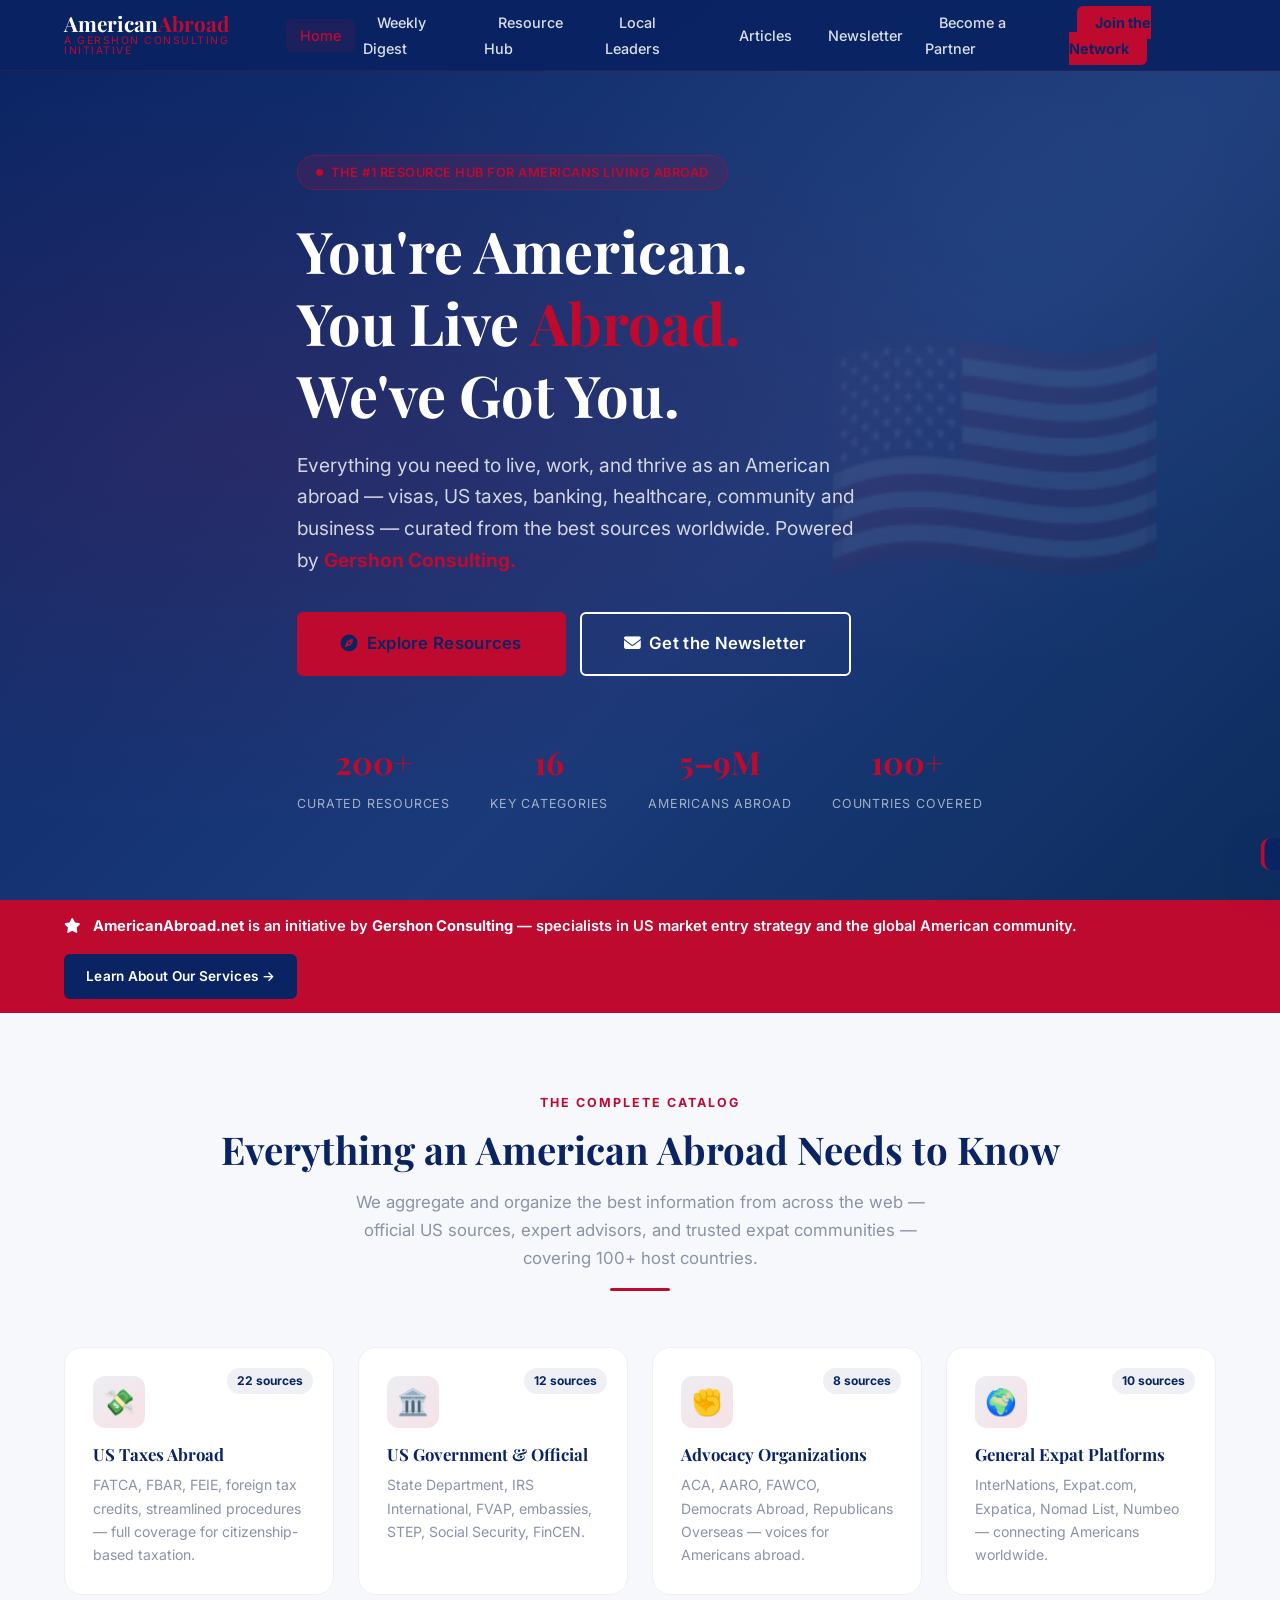
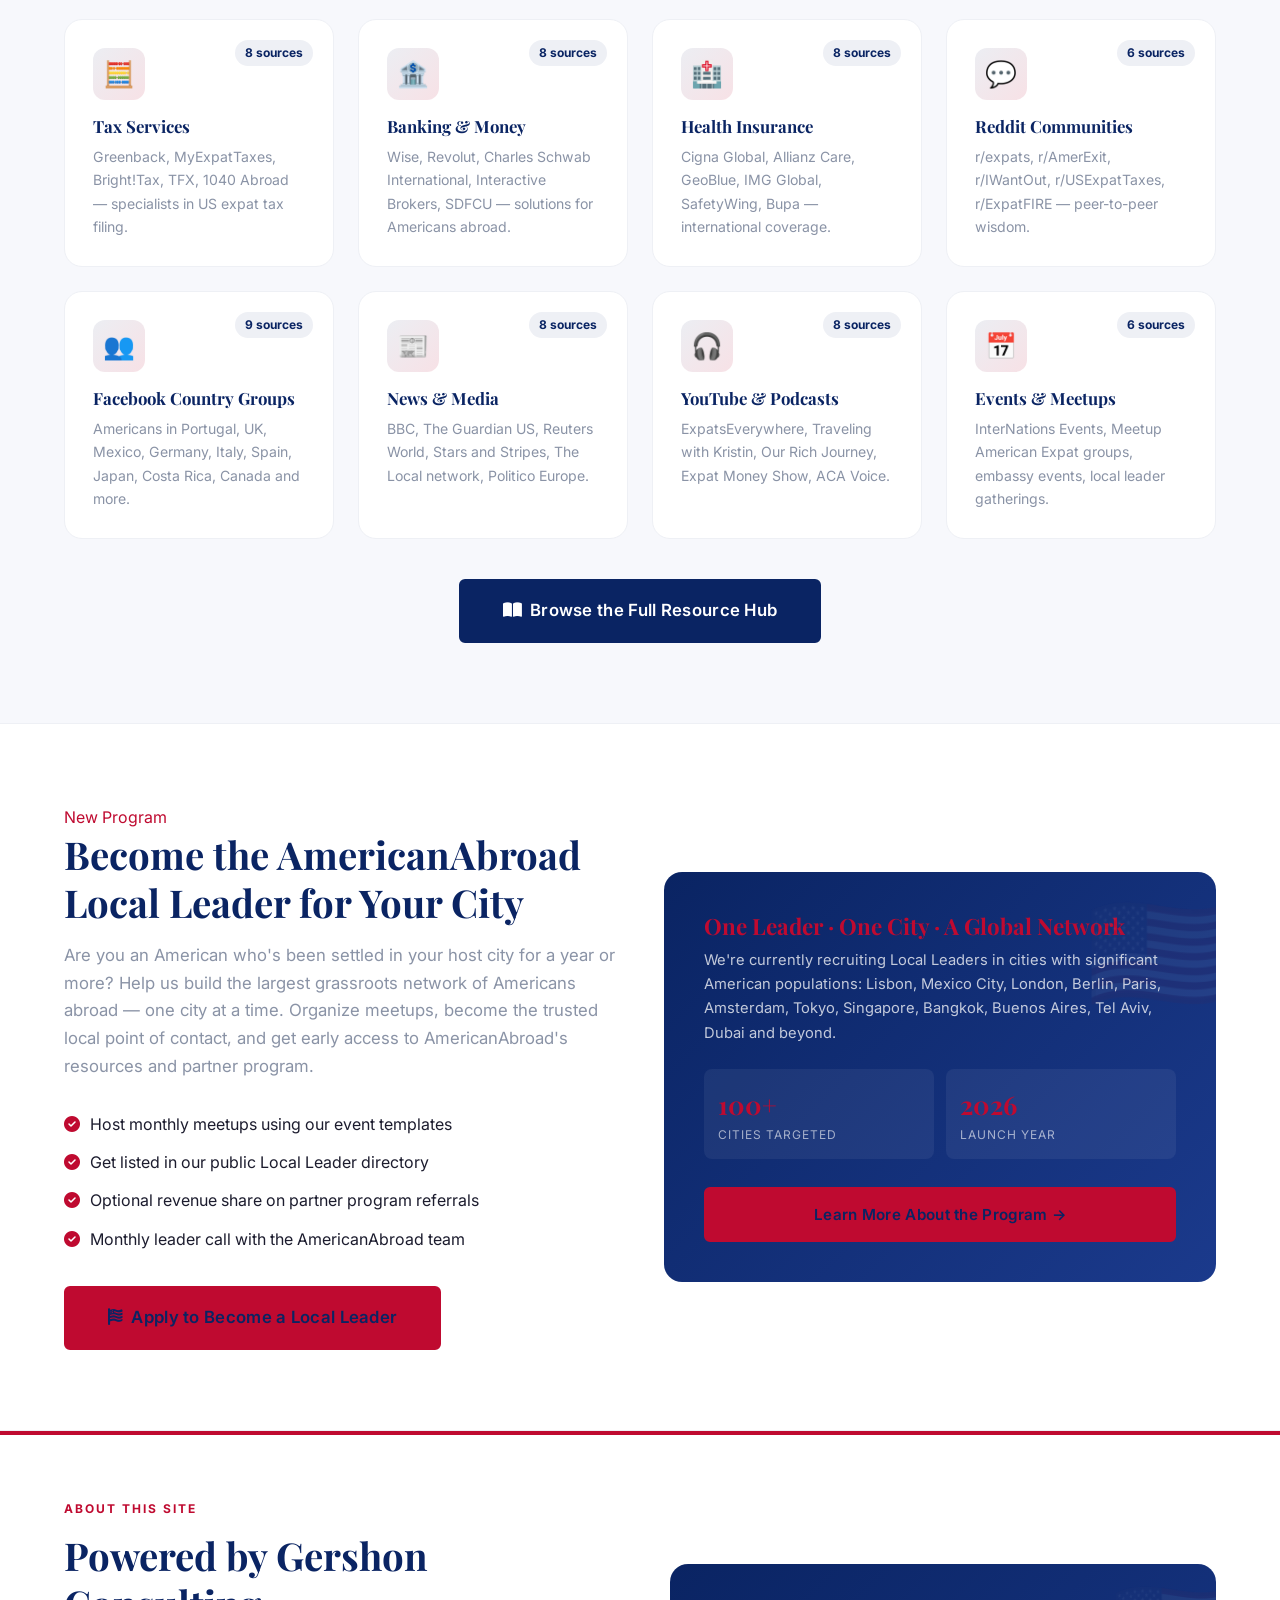
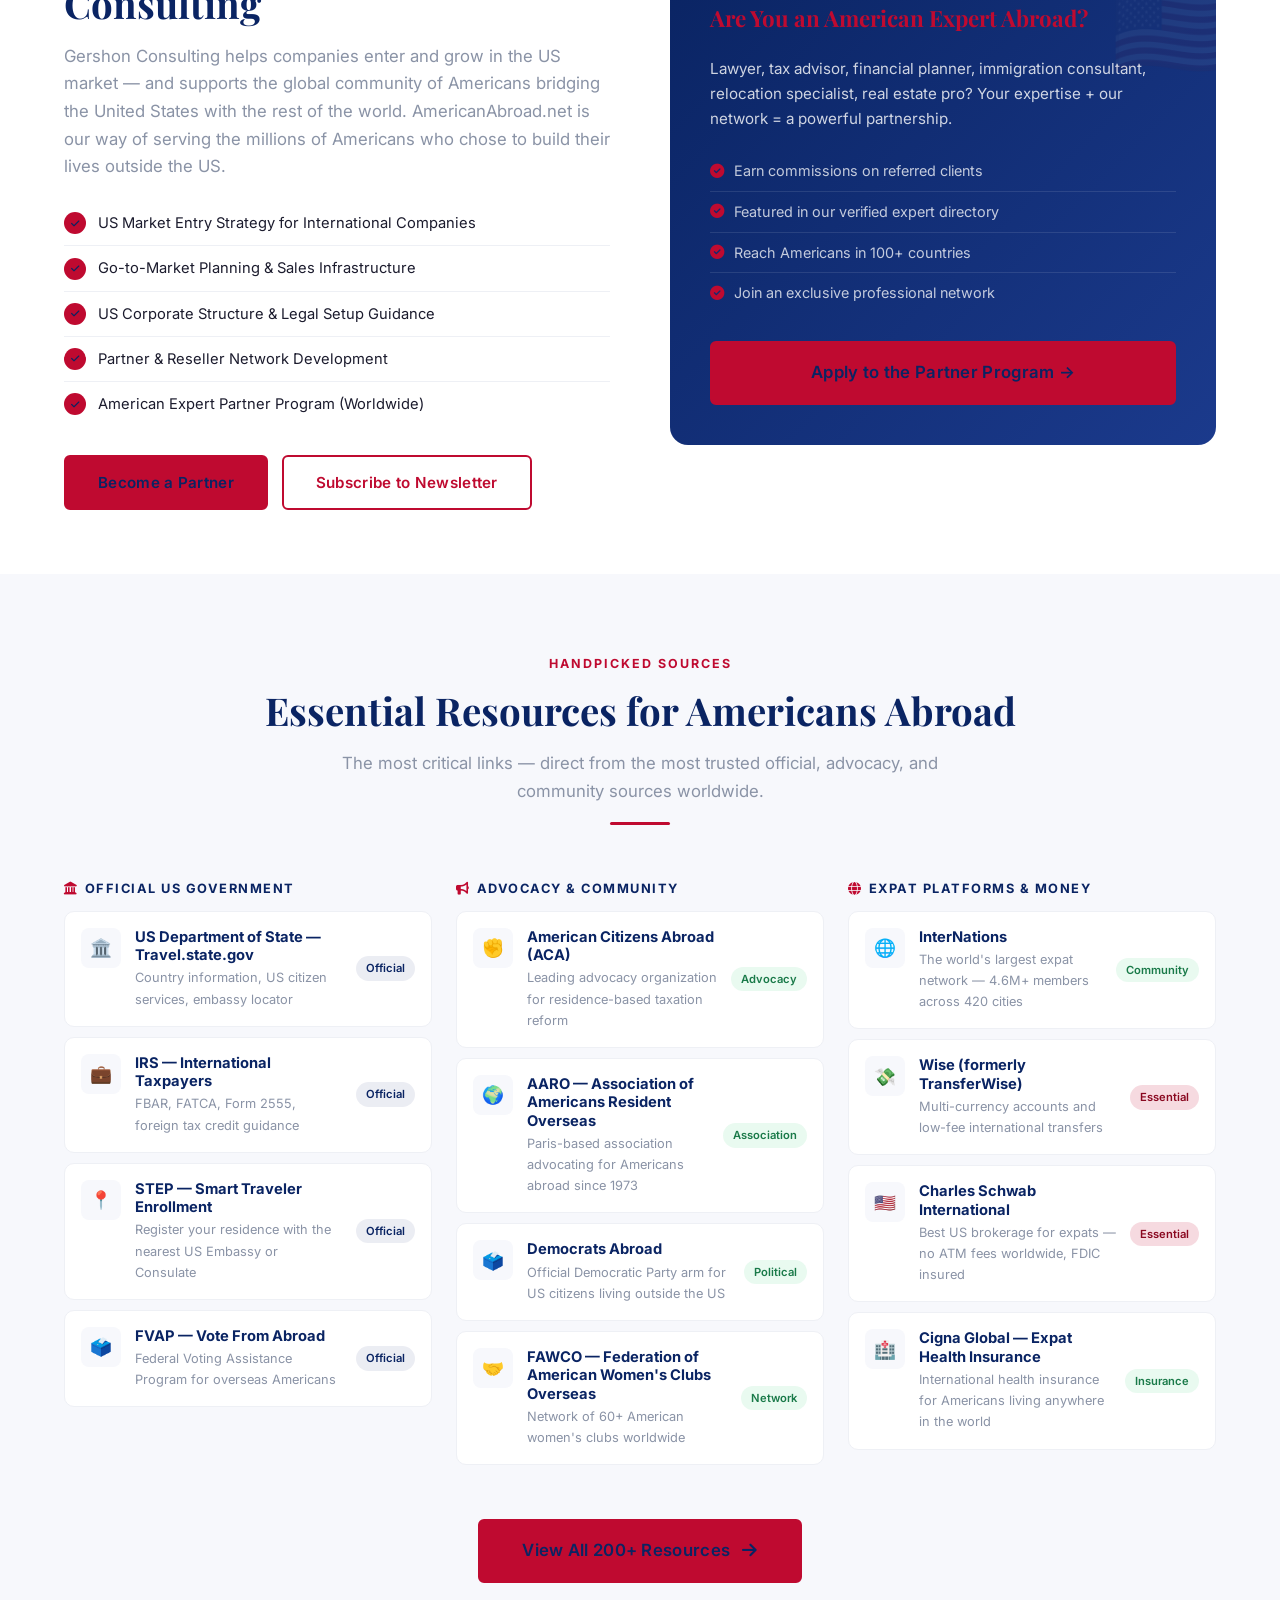
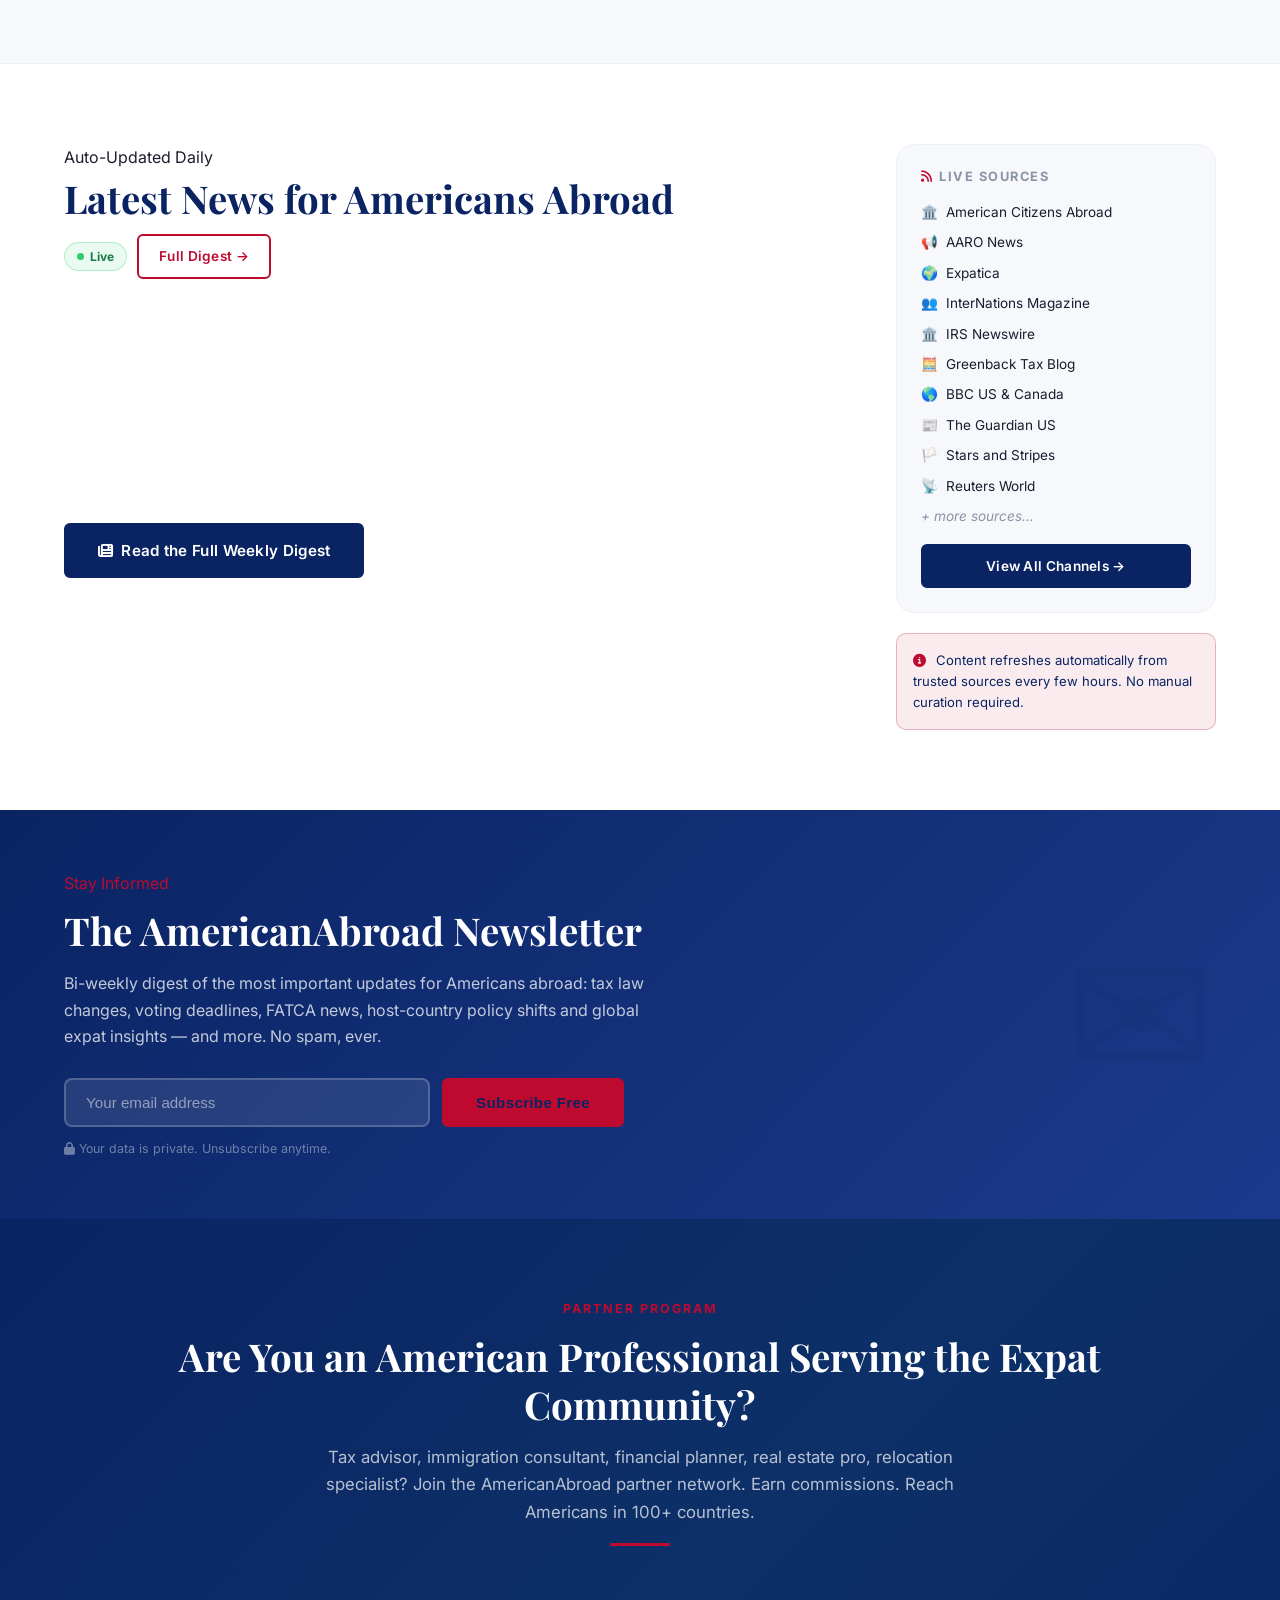
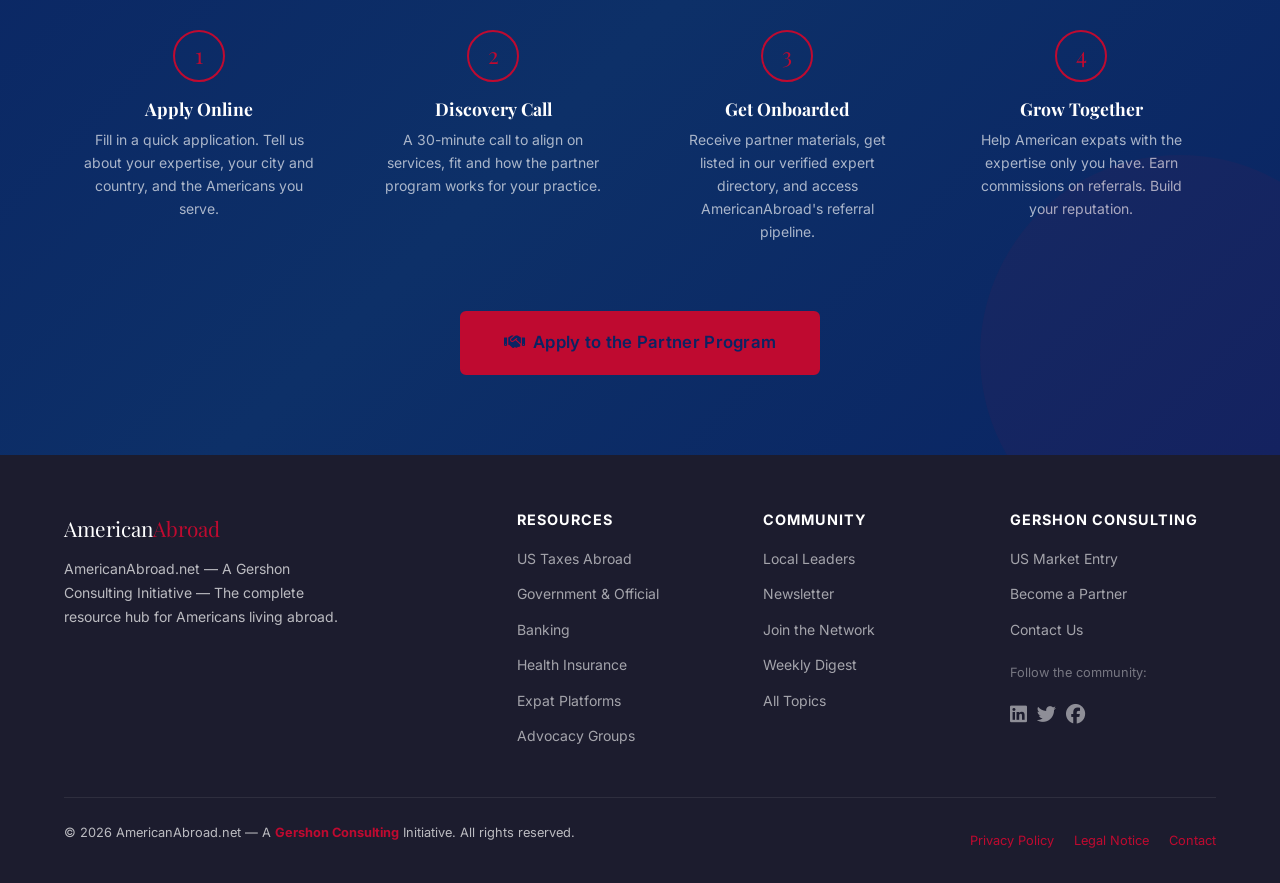
==== index.html @ f064bc41 "Import live americanabroad.net site into the repo and add multilingual articles section The live sit" ====
<!DOCTYPE html>
<html lang="en">
<head>
  <meta charset="UTF-8">
  <meta name="viewport" content="width=device-width, initial-scale=1.0">
  <title>AmericanAbroad.net — Your Complete Guide to Life Abroad as an American | Gershon Consulting</title>
  <meta name="description" content="The definitive resource hub for Americans living abroad. From visas to taxes, banking to community — curated from the best sources worldwide.">
  <link rel="preconnect" href="https://fonts.googleapis.com">
  <link href="https://fonts.googleapis.com/css2?family=Playfair+Display:wght@400;700&family=Inter:wght@300;400;500;600;700&display=swap" rel="stylesheet">
  <link rel="stylesheet" href="https://cdn.jsdelivr.net/npm/@fortawesome/fontawesome-free@6.4.0/css/all.min.css">
  <link rel="stylesheet" href="css/style.css">
</head>
<body>

<!-- ===== NAVBAR ===== -->
<nav class="navbar" id="navbar">
  <div class="nav-container">
    <a href="index.html" class="nav-logo" style="text-decoration:none;">
      <span class="logo-main">American<span>Abroad</span></span>
      <span class="logo-sub">A Gershon Consulting Initiative</span>
    </a>
    <ul class="nav-links" id="navLinks">
      <li><a href="index.html" class="active">Home</a></li>
      <li><a href="news.html">Weekly Digest</a></li>
      <li><a href="resources.html">Resource Hub</a></li>
      <li><a href="leaders.html">Local Leaders</a></li>
      <li><a href="articles/index.html">Articles</a></li><li><a href="newsletter.html">Newsletter</a></li>
      <li><a href="partners.html">Become a Partner</a></li>
      <li><a href="register.html" class="nav-cta">Join the Network</a></li>
    </ul>
    <button class="nav-toggle" id="navToggle" aria-label="Toggle menu">
      <span></span><span></span><span></span>
    </button>
  </div>
</nav>

<!-- ===== HERO ===== -->
<section class="hero">
  <div class="hero-visual">🇺🇸</div>
  <div class="container">
    <div class="hero-content">
      <div class="hero-badge">
        <span class="dot"></span>
        The #1 Resource Hub for Americans Living Abroad
      </div>
      <h1>You're American.<br>You Live <em>Abroad.</em><br>We've Got You.</h1>
      <p class="lead">
        Everything you need to live, work, and thrive as an American abroad — visas, US taxes, banking, healthcare, community and business — curated from the best sources worldwide. Powered by <strong style="color:var(--red)">Gershon Consulting.</strong>
      </p>
      <div class="hero-actions">
        <a href="resources.html" class="btn btn-primary btn-lg">
          <i class="fas fa-compass" style="margin-right:8px"></i>Explore Resources
        </a>
        <a href="newsletter.html" class="btn btn-secondary btn-lg">
          <i class="fas fa-envelope" style="margin-right:8px"></i>Get the Newsletter
        </a>
      </div>
      <div class="hero-stats">
        <div class="hero-stat">
          <span class="stat-num">200+</span>
          <span class="stat-label">Curated Resources</span>
        </div>
        <div class="hero-stat">
          <span class="stat-num">16</span>
          <span class="stat-label">Key Categories</span>
        </div>
        <div class="hero-stat">
          <span class="stat-num">5–9M</span>
          <span class="stat-label">Americans Abroad</span>
        </div>
        <div class="hero-stat">
          <span class="stat-num">100+</span>
          <span class="stat-label">Countries Covered</span>
        </div>
      </div>
    </div>
  </div>
</section>

<!-- ===== GERSHON BANNER ===== -->
<div style="background:var(--red); padding: 14px 0;">
  <div class="container" style="display:flex; align-items:center; justify-content:space-between; gap:16px; flex-wrap:wrap;">
    <p style="margin:0; font-weight:600; color:var(--white); font-size:0.92rem;">
      <i class="fas fa-star" style="margin-right:8px"></i>
      <strong>AmericanAbroad.net</strong> is an initiative by <strong>Gershon Consulting</strong> — specialists in US market entry strategy and the global American community.
    </p>
    <a href="partners.html" class="btn btn-navy btn-sm">Learn About Our Services →</a>
  </div>
</div>

<!-- ===== WHAT WE COVER ===== -->
<section class="section" style="background:var(--off-white);">
  <div class="container">
    <div class="section-header">
      <span class="eyebrow">The Complete Catalog</span>
      <h2>Everything an American Abroad Needs to Know</h2>
      <p>We aggregate and organize the best information from across the web — official US sources, expert advisors, and trusted expat communities — covering 100+ host countries.</p>
      <div class="divider"></div>
    </div>
    <div class="categories-grid">

      <a href="resources.html#taxes" class="cat-card" style="text-decoration:none; color:inherit;">
        <span class="cat-count">22 sources</span>
        <div class="cat-icon">💸</div>
        <h3>US Taxes Abroad</h3>
        <p>FATCA, FBAR, FEIE, foreign tax credits, streamlined procedures — full coverage for citizenship-based taxation.</p>
      </a>

      <a href="resources.html#government" class="cat-card" style="text-decoration:none; color:inherit;">
        <span class="cat-count">12 sources</span>
        <div class="cat-icon">🏛️</div>
        <h3>US Government & Official</h3>
        <p>State Department, IRS International, FVAP, embassies, STEP, Social Security, FinCEN.</p>
      </a>

      <a href="resources.html#advocacy" class="cat-card" style="text-decoration:none; color:inherit;">
        <span class="cat-count">8 sources</span>
        <div class="cat-icon">✊</div>
        <h3>Advocacy Organizations</h3>
        <p>ACA, AARO, FAWCO, Democrats Abroad, Republicans Overseas — voices for Americans abroad.</p>
      </a>

      <a href="resources.html#expat" class="cat-card" style="text-decoration:none; color:inherit;">
        <span class="cat-count">10 sources</span>
        <div class="cat-icon">🌍</div>
        <h3>General Expat Platforms</h3>
        <p>InterNations, Expat.com, Expatica, Nomad List, Numbeo — connecting Americans worldwide.</p>
      </a>

      <a href="resources.html#tax-services" class="cat-card" style="text-decoration:none; color:inherit;">
        <span class="cat-count">8 sources</span>
        <div class="cat-icon">🧮</div>
        <h3>Tax Services</h3>
        <p>Greenback, MyExpatTaxes, Bright!Tax, TFX, 1040 Abroad — specialists in US expat tax filing.</p>
      </a>

      <a href="resources.html#banking" class="cat-card" style="text-decoration:none; color:inherit;">
        <span class="cat-count">8 sources</span>
        <div class="cat-icon">🏦</div>
        <h3>Banking & Money</h3>
        <p>Wise, Revolut, Charles Schwab International, Interactive Brokers, SDFCU — solutions for Americans abroad.</p>
      </a>

      <a href="resources.html#health" class="cat-card" style="text-decoration:none; color:inherit;">
        <span class="cat-count">8 sources</span>
        <div class="cat-icon">🏥</div>
        <h3>Health Insurance</h3>
        <p>Cigna Global, Allianz Care, GeoBlue, IMG Global, SafetyWing, Bupa — international coverage.</p>
      </a>

      <a href="resources.html#reddit" class="cat-card" style="text-decoration:none; color:inherit;">
        <span class="cat-count">6 sources</span>
        <div class="cat-icon">💬</div>
        <h3>Reddit Communities</h3>
        <p>r/expats, r/AmerExit, r/IWantOut, r/USExpatTaxes, r/ExpatFIRE — peer-to-peer wisdom.</p>
      </a>

      <a href="resources.html#facebook" class="cat-card" style="text-decoration:none; color:inherit;">
        <span class="cat-count">9 sources</span>
        <div class="cat-icon">👥</div>
        <h3>Facebook Country Groups</h3>
        <p>Americans in Portugal, UK, Mexico, Germany, Italy, Spain, Japan, Costa Rica, Canada and more.</p>
      </a>

      <a href="resources.html#news-media" class="cat-card" style="text-decoration:none; color:inherit;">
        <span class="cat-count">8 sources</span>
        <div class="cat-icon">📰</div>
        <h3>News & Media</h3>
        <p>BBC, The Guardian US, Reuters World, Stars and Stripes, The Local network, Politico Europe.</p>
      </a>

      <a href="resources.html#video-podcasts" class="cat-card" style="text-decoration:none; color:inherit;">
        <span class="cat-count">8 sources</span>
        <div class="cat-icon">🎧</div>
        <h3>YouTube & Podcasts</h3>
        <p>ExpatsEverywhere, Traveling with Kristin, Our Rich Journey, Expat Money Show, ACA Voice.</p>
      </a>

      <a href="resources.html#events" class="cat-card" style="text-decoration:none; color:inherit;">
        <span class="cat-count">6 sources</span>
        <div class="cat-icon">📅</div>
        <h3>Events & Meetups</h3>
        <p>InterNations Events, Meetup American Expat groups, embassy events, local leader gatherings.</p>
      </a>

    </div>
    <div style="text-align:center; margin-top:40px;">
      <a href="resources.html" class="btn btn-navy btn-lg">
        <i class="fas fa-book-open" style="margin-right:8px"></i>Browse the Full Resource Hub
      </a>
    </div>
  </div>
</section>

<!-- ===== LOCAL LEADERS BAND ===== -->
<section class="section" style="background:var(--white); border-top:1px solid var(--light-grey); border-bottom:1px solid var(--light-grey);">
  <div class="container">
    <div style="display:grid; grid-template-columns: 1fr 1fr; gap:48px; align-items:center;">
      <div>
        <span class="eyebrow" style="color:var(--red);">New Program</span>
        <h2 style="margin-bottom:16px;">Become the AmericanAbroad Local Leader for Your City</h2>
        <p style="color:var(--mid-grey); font-size:1.05rem; margin-bottom:24px;">
          Are you an American who's been settled in your host city for a year or more? Help us build the largest grassroots network of Americans abroad — one city at a time. Organize meetups, become the trusted local point of contact, and get early access to AmericanAbroad's resources and partner program.
        </p>
        <ul style="margin-bottom:28px;">
          <li style="display:flex; gap:10px; align-items:flex-start; padding:6px 0;">
            <i class="fas fa-check-circle" style="color:var(--red); margin-top:5px;"></i>
            <span>Host monthly meetups using our event templates</span>
          </li>
          <li style="display:flex; gap:10px; align-items:flex-start; padding:6px 0;">
            <i class="fas fa-check-circle" style="color:var(--red); margin-top:5px;"></i>
            <span>Get listed in our public Local Leader directory</span>
          </li>
          <li style="display:flex; gap:10px; align-items:flex-start; padding:6px 0;">
            <i class="fas fa-check-circle" style="color:var(--red); margin-top:5px;"></i>
            <span>Optional revenue share on partner program referrals</span>
          </li>
          <li style="display:flex; gap:10px; align-items:flex-start; padding:6px 0;">
            <i class="fas fa-check-circle" style="color:var(--red); margin-top:5px;"></i>
            <span>Monthly leader call with the AmericanAbroad team</span>
          </li>
        </ul>
        <a href="leaders.html" class="btn btn-primary btn-lg">
          <i class="fas fa-flag-usa" style="margin-right:8px"></i>Apply to Become a Local Leader
        </a>
      </div>
      <div>
        <div style="background:linear-gradient(135deg, var(--navy) 0%, var(--navy-light) 100%); border-radius:var(--radius-lg); padding:40px; color:var(--white); position:relative; overflow:hidden;">
          <div style="position:absolute; top:-20px; right:-20px; font-size:120px; opacity:0.06;">🇺🇸</div>
          <h3 style="color:var(--red); margin-bottom:8px; font-size:1.4rem;">One Leader · One City · A Global Network</h3>
          <p style="color:rgba(255,255,255,0.75); font-size:0.92rem; margin-bottom:24px;">
            We're currently recruiting Local Leaders in cities with significant American populations: Lisbon, Mexico City, London, Berlin, Paris, Amsterdam, Tokyo, Singapore, Bangkok, Buenos Aires, Tel Aviv, Dubai and beyond.
          </p>
          <div style="display:grid; grid-template-columns: 1fr 1fr; gap:12px; margin-bottom:28px;">
            <div style="background:rgba(255,255,255,0.06); border-radius:8px; padding:14px;">
              <div style="font-family:var(--font-serif); font-size:1.6rem; color:var(--red); font-weight:700;">100+</div>
              <div style="font-size:0.75rem; color:rgba(255,255,255,0.6); text-transform:uppercase; letter-spacing:1px;">Cities Targeted</div>
            </div>
            <div style="background:rgba(255,255,255,0.06); border-radius:8px; padding:14px;">
              <div style="font-family:var(--font-serif); font-size:1.6rem; color:var(--red); font-weight:700;">2026</div>
              <div style="font-size:0.75rem; color:rgba(255,255,255,0.6); text-transform:uppercase; letter-spacing:1px;">Launch Year</div>
            </div>
          </div>
          <a href="leaders.html" class="btn btn-primary" style="width:100%; text-align:center; display:block;">
            Learn More About the Program →
          </a>
        </div>
      </div>
    </div>
  </div>
</section>

<!-- ===== ABOUT GERSHON ===== -->
<section class="gershon-band">
  <div class="container">
    <div class="gershon-inner">
      <div>
        <span class="gershon-label">About This Site</span>
        <h2>Powered by Gershon Consulting</h2>
        <p style="color:var(--mid-grey); font-size:1.05rem; margin-top:16px;">
          Gershon Consulting helps companies enter and grow in the US market — and supports the global community of Americans bridging the United States with the rest of the world. AmericanAbroad.net is our way of serving the millions of Americans who chose to build their lives outside the US.
        </p>
        <div class="services-list">
          <div class="service-item">
            <span class="check"><i class="fas fa-check" style="font-size:0.6rem"></i></span>
            US Market Entry Strategy for International Companies
          </div>
          <div class="service-item">
            <span class="check"><i class="fas fa-check" style="font-size:0.6rem"></i></span>
            Go-to-Market Planning & Sales Infrastructure
          </div>
          <div class="service-item">
            <span class="check"><i class="fas fa-check" style="font-size:0.6rem"></i></span>
            US Corporate Structure & Legal Setup Guidance
          </div>
          <div class="service-item">
            <span class="check"><i class="fas fa-check" style="font-size:0.6rem"></i></span>
            Partner & Reseller Network Development
          </div>
          <div class="service-item">
            <span class="check"><i class="fas fa-check" style="font-size:0.6rem"></i></span>
            American Expert Partner Program (Worldwide)
          </div>
        </div>
        <div style="margin-top:28px; display:flex; gap:14px; flex-wrap:wrap;">
          <a href="partners.html" class="btn btn-primary">Become a Partner</a>
          <a href="newsletter.html" class="btn btn-outline-red">Subscribe to Newsletter</a>
        </div>
      </div>
      <div>
        <div style="background:linear-gradient(135deg, var(--navy) 0%, var(--navy-light) 100%); border-radius:var(--radius-lg); padding:40px; color:var(--white); position:relative; overflow:hidden;">
          <div style="position:absolute; top:-20px; right:-20px; font-size:100px; opacity:0.06;">🇺🇸</div>
          <h3 style="color:var(--red); margin-bottom:24px; font-size:1.4rem;">Are You an American Expert Abroad?</h3>
          <p style="color:rgba(255,255,255,0.8); font-size:0.95rem; margin-bottom:20px;">
            Lawyer, tax advisor, financial planner, immigration consultant, relocation specialist, real estate pro? Your expertise + our network = a powerful partnership.
          </p>
          <ul style="margin-bottom:28px;">
            <li style="color:rgba(255,255,255,0.75); font-size:0.9rem; padding:8px 0; border-bottom:1px solid rgba(255,255,255,0.1); display:flex; gap:10px; align-items:center;">
              <i class="fas fa-check-circle" style="color:var(--red)"></i> Earn commissions on referred clients
            </li>
            <li style="color:rgba(255,255,255,0.75); font-size:0.9rem; padding:8px 0; border-bottom:1px solid rgba(255,255,255,0.1); display:flex; gap:10px; align-items:center;">
              <i class="fas fa-check-circle" style="color:var(--red)"></i> Featured in our verified expert directory
            </li>
            <li style="color:rgba(255,255,255,0.75); font-size:0.9rem; padding:8px 0; border-bottom:1px solid rgba(255,255,255,0.1); display:flex; gap:10px; align-items:center;">
              <i class="fas fa-check-circle" style="color:var(--red)"></i> Reach Americans in 100+ countries
            </li>
            <li style="color:rgba(255,255,255,0.75); font-size:0.9rem; padding:8px 0; display:flex; gap:10px; align-items:center;">
              <i class="fas fa-check-circle" style="color:var(--red)"></i> Join an exclusive professional network
            </li>
          </ul>
          <a href="partners.html" class="btn btn-primary btn-lg" style="width:100%; text-align:center; display:block;">
            Apply to the Partner Program →
          </a>
        </div>
      </div>
    </div>
  </div>
</section>

<!-- ===== TOP RESOURCES PREVIEW ===== -->
<section class="section" style="background:var(--off-white);">
  <div class="container">
    <div class="section-header">
      <span class="eyebrow">Handpicked Sources</span>
      <h2>Essential Resources for Americans Abroad</h2>
      <p>The most critical links — direct from the most trusted official, advocacy, and community sources worldwide.</p>
      <div class="divider"></div>
    </div>

    <div style="display:grid; grid-template-columns: repeat(auto-fit, minmax(340px, 1fr)); gap:24px;">

      <!-- Col 1 -->
      <div>
        <h4 style="color:var(--navy); margin-bottom:14px; font-family:var(--font-main); font-size:0.8rem; text-transform:uppercase; letter-spacing:1.5px; font-weight:700;">
          <i class="fas fa-landmark" style="color:var(--red); margin-right:6px"></i>Official US Government
        </h4>
        <a href="https://travel.state.gov" target="_blank" rel="noopener" class="resource-link">
          <div class="rl-icon">🏛️</div>
          <div class="rl-body">
            <h4>US Department of State — Travel.state.gov</h4>
            <p>Country information, US citizen services, embassy locator</p>
          </div>
          <span class="rl-badge official">Official</span>
        </a>
        <a href="https://www.irs.gov/individuals/international-taxpayers" target="_blank" rel="noopener" class="resource-link">
          <div class="rl-icon">💼</div>
          <div class="rl-body">
            <h4>IRS — International Taxpayers</h4>
            <p>FBAR, FATCA, Form 2555, foreign tax credit guidance</p>
          </div>
          <span class="rl-badge official">Official</span>
        </a>
        <a href="https://step.state.gov" target="_blank" rel="noopener" class="resource-link">
          <div class="rl-icon">📍</div>
          <div class="rl-body">
            <h4>STEP — Smart Traveler Enrollment</h4>
            <p>Register your residence with the nearest US Embassy or Consulate</p>
          </div>
          <span class="rl-badge official">Official</span>
        </a>
        <a href="https://www.fvap.gov" target="_blank" rel="noopener" class="resource-link">
          <div class="rl-icon">🗳️</div>
          <div class="rl-body">
            <h4>FVAP — Vote From Abroad</h4>
            <p>Federal Voting Assistance Program for overseas Americans</p>
          </div>
          <span class="rl-badge official">Official</span>
        </a>
      </div>

      <!-- Col 2 -->
      <div>
        <h4 style="color:var(--navy); margin-bottom:14px; font-family:var(--font-main); font-size:0.8rem; text-transform:uppercase; letter-spacing:1.5px; font-weight:700;">
          <i class="fas fa-bullhorn" style="color:var(--red); margin-right:6px"></i>Advocacy & Community
        </h4>
        <a href="https://www.americansabroad.org" target="_blank" rel="noopener" class="resource-link">
          <div class="rl-icon">✊</div>
          <div class="rl-body">
            <h4>American Citizens Abroad (ACA)</h4>
            <p>Leading advocacy organization for residence-based taxation reform</p>
          </div>
          <span class="rl-badge community">Advocacy</span>
        </a>
        <a href="https://www.aaro.org" target="_blank" rel="noopener" class="resource-link">
          <div class="rl-icon">🌍</div>
          <div class="rl-body">
            <h4>AARO — Association of Americans Resident Overseas</h4>
            <p>Paris-based association advocating for Americans abroad since 1973</p>
          </div>
          <span class="rl-badge community">Association</span>
        </a>
        <a href="https://www.democratsabroad.org" target="_blank" rel="noopener" class="resource-link">
          <div class="rl-icon">🗳️</div>
          <div class="rl-body">
            <h4>Democrats Abroad</h4>
            <p>Official Democratic Party arm for US citizens living outside the US</p>
          </div>
          <span class="rl-badge community">Political</span>
        </a>
        <a href="https://www.fawco.org" target="_blank" rel="noopener" class="resource-link">
          <div class="rl-icon">🤝</div>
          <div class="rl-body">
            <h4>FAWCO — Federation of American Women's Clubs Overseas</h4>
            <p>Network of 60+ American women's clubs worldwide</p>
          </div>
          <span class="rl-badge community">Network</span>
        </a>
      </div>

      <!-- Col 3 -->
      <div>
        <h4 style="color:var(--navy); margin-bottom:14px; font-family:var(--font-main); font-size:0.8rem; text-transform:uppercase; letter-spacing:1.5px; font-weight:700;">
          <i class="fas fa-globe" style="color:var(--red); margin-right:6px"></i>Expat Platforms & Money
        </h4>
        <a href="https://www.internations.org" target="_blank" rel="noopener" class="resource-link">
          <div class="rl-icon">🌐</div>
          <div class="rl-body">
            <h4>InterNations</h4>
            <p>The world's largest expat network — 4.6M+ members across 420 cities</p>
          </div>
          <span class="rl-badge community">Community</span>
        </a>
        <a href="https://wise.com" target="_blank" rel="noopener" class="resource-link">
          <div class="rl-icon">💸</div>
          <div class="rl-body">
            <h4>Wise (formerly TransferWise)</h4>
            <p>Multi-currency accounts and low-fee international transfers</p>
          </div>
          <span class="rl-badge essential">Essential</span>
        </a>
        <a href="https://www.schwab.com/international" target="_blank" rel="noopener" class="resource-link">
          <div class="rl-icon">🇺🇸</div>
          <div class="rl-body">
            <h4>Charles Schwab International</h4>
            <p>Best US brokerage for expats — no ATM fees worldwide, FDIC insured</p>
          </div>
          <span class="rl-badge essential">Essential</span>
        </a>
        <a href="https://www.cigna.com/individuals-families/insurance-for-individuals/expat-insurance" target="_blank" rel="noopener" class="resource-link">
          <div class="rl-icon">🏥</div>
          <div class="rl-body">
            <h4>Cigna Global — Expat Health Insurance</h4>
            <p>International health insurance for Americans living anywhere in the world</p>
          </div>
          <span class="rl-badge community">Insurance</span>
        </a>
      </div>

    </div>

    <div style="text-align:center; margin-top:44px;">
      <a href="resources.html" class="btn btn-primary btn-lg">
        View All 200+ Resources <i class="fas fa-arrow-right" style="margin-left:8px"></i>
      </a>
    </div>
  </div>
</section>

<!-- ===== LIVE NEWS WIDGET ===== -->
<section class="section" style="background:var(--white); border-top:1px solid var(--light-grey);">
  <div class="container">
    <div style="display:grid; grid-template-columns:1fr 320px; gap:48px; align-items:start;">

      <!-- LEFT: Live Feed -->
      <div>
        <div style="display:flex; align-items:center; justify-content:space-between; margin-bottom:24px; flex-wrap:wrap; gap:12px;">
          <div>
            <span class="eyebrow">Auto-Updated Daily</span>
            <h2 style="margin-top:4px;">Latest News for Americans Abroad</h2>
          </div>
          <div style="display:flex; align-items:center; gap:10px;">
            <span style="display:inline-flex; align-items:center; gap:6px; background:rgba(46,204,113,0.1); border:1px solid rgba(46,204,113,0.3); color:#1a7a49; font-size:0.75rem; font-weight:700; padding:4px 12px; border-radius:20px;">
              <span style="width:7px;height:7px;background:#2ECC71;border-radius:50%;display:inline-block;animation:pulse 1.5s infinite;"></span> Live
            </span>
            <a href="news.html" class="btn btn-outline-red btn-sm">Full Digest →</a>
          </div>
        </div>

        <!-- Live feed rows -->
        <div id="homeNewsWidget" style="min-height:200px;">
          <!-- Populated by JS -->
        </div>

        <div style="margin-top:20px;">
          <a href="news.html" class="btn btn-navy">
            <i class="fas fa-newspaper" style="margin-right:8px"></i>Read the Full Weekly Digest
          </a>
        </div>
      </div>

      <!-- RIGHT: Source badges -->
      <div style="position:sticky; top:90px;">
        <div style="background:var(--off-white); border-radius:var(--radius-lg); padding:24px; border:1px solid var(--light-grey); margin-bottom:20px;">
          <h4 style="font-size:0.8rem; text-transform:uppercase; letter-spacing:1.5px; color:var(--mid-grey); margin-bottom:16px; font-family:var(--font-main);">
            <i class="fas fa-rss" style="color:var(--red); margin-right:6px"></i>Live Sources
          </h4>
          <div style="display:flex; flex-direction:column; gap:8px;">
            <div style="display:flex; align-items:center; gap:8px; font-size:0.85rem;"><span>🏛️</span> American Citizens Abroad</div>
            <div style="display:flex; align-items:center; gap:8px; font-size:0.85rem;"><span>📢</span> AARO News</div>
            <div style="display:flex; align-items:center; gap:8px; font-size:0.85rem;"><span>🌍</span> Expatica</div>
            <div style="display:flex; align-items:center; gap:8px; font-size:0.85rem;"><span>👥</span> InterNations Magazine</div>
            <div style="display:flex; align-items:center; gap:8px; font-size:0.85rem;"><span>🏛️</span> IRS Newswire</div>
            <div style="display:flex; align-items:center; gap:8px; font-size:0.85rem;"><span>🧮</span> Greenback Tax Blog</div>
            <div style="display:flex; align-items:center; gap:8px; font-size:0.85rem;"><span>🌎</span> BBC US & Canada</div>
            <div style="display:flex; align-items:center; gap:8px; font-size:0.85rem;"><span>📰</span> The Guardian US</div>
            <div style="display:flex; align-items:center; gap:8px; font-size:0.85rem;"><span>🏳️</span> Stars and Stripes</div>
            <div style="display:flex; align-items:center; gap:8px; font-size:0.85rem;"><span>📡</span> Reuters World</div>
            <div style="display:flex; align-items:center; gap:8px; font-size:0.85rem; color:var(--mid-grey); font-style:italic;">+ more sources…</div>
          </div>
          <a href="news.html" class="btn btn-navy btn-sm" style="width:100%; text-align:center; margin-top:16px; display:block;">
            View All Channels →
          </a>
        </div>
        <div style="background:rgba(191,10,48,0.08); border:1px solid rgba(191,10,48,0.25); border-radius:var(--radius); padding:16px;">
          <p style="font-size:0.82rem; color:var(--navy); margin:0; line-height:1.6;">
            <i class="fas fa-info-circle" style="color:var(--red); margin-right:6px"></i>
            Content refreshes automatically from trusted sources every few hours. No manual curation required.
          </p>
        </div>
      </div>

    </div>
  </div>
</section>

<!-- ===== NEWSLETTER BAND ===== -->
<div class="newsletter-band">
  <div class="container">
    <div style="max-width:620px;">
      <span class="eyebrow" style="color:var(--red); display:block; margin-bottom:10px;">Stay Informed</span>
      <h2 style="color:var(--white); margin-bottom:16px;">The AmericanAbroad Newsletter</h2>
      <p style="color:rgba(255,255,255,0.75); margin-bottom:28px;">
        Bi-weekly digest of the most important updates for Americans abroad: tax law changes, voting deadlines, FATCA news, host-country policy shifts and global expat insights — and more. No spam, ever.
      </p>
      <form class="newsletter-form" id="heroNewsletterForm">
        <input type="email" placeholder="Your email address" required id="heroEmail">
        <button type="submit" class="btn btn-primary">Subscribe Free</button>
      </form>
      <p style="font-size:0.78rem; color:rgba(255,255,255,0.4); margin-top:12px; margin-bottom:0;">
        <i class="fas fa-lock" style="margin-right:4px"></i>Your data is private. Unsubscribe anytime.
      </p>
    </div>
  </div>
</div>

<!-- ===== PARTNER CTA ===== -->
<section class="partner-band">
  <div class="container">
    <div class="section-header">
      <span class="eyebrow" style="color:var(--red);">Partner Program</span>
      <h2 style="color:var(--white);">Are You an American Professional Serving the Expat Community?</h2>
      <p style="color:rgba(255,255,255,0.7); max-width:640px; margin:0 auto;">
        Tax advisor, immigration consultant, financial planner, real estate pro, relocation specialist? Join the AmericanAbroad partner network. Earn commissions. Reach Americans in 100+ countries.
      </p>
      <div class="divider"></div>
    </div>
    <div class="partner-steps">
      <div class="partner-step">
        <div class="step-num">1</div>
        <h4>Apply Online</h4>
        <p>Fill in a quick application. Tell us about your expertise, your city and country, and the Americans you serve.</p>
      </div>
      <div class="partner-step">
        <div class="step-num">2</div>
        <h4>Discovery Call</h4>
        <p>A 30-minute call to align on services, fit and how the partner program works for your practice.</p>
      </div>
      <div class="partner-step">
        <div class="step-num">3</div>
        <h4>Get Onboarded</h4>
        <p>Receive partner materials, get listed in our verified expert directory, and access AmericanAbroad's referral pipeline.</p>
      </div>
      <div class="partner-step">
        <div class="step-num">4</div>
        <h4>Grow Together</h4>
        <p>Help American expats with the expertise only you have. Earn commissions on referrals. Build your reputation.</p>
      </div>
    </div>
    <div style="text-align:center; margin-top:40px;">
      <a href="partners.html" class="btn btn-primary btn-lg">
        <i class="fas fa-handshake" style="margin-right:8px"></i>Apply to the Partner Program
      </a>
    </div>
  </div>
</section>

<!-- ===== FOOTER ===== -->
<footer class="footer">
  <div class="container">
    <div class="footer-grid">
      <div class="footer-brand">
        <div class="logo-main">American<span>Abroad</span></div>
        <p>AmericanAbroad.net — A Gershon Consulting Initiative — The complete resource hub for Americans living abroad.</p>
      </div>
      <div>
        <h4>Resources</h4>
        <ul>
          <li><a href="resources.html#taxes">US Taxes Abroad</a></li>
          <li><a href="resources.html#government">Government & Official</a></li>
          <li><a href="resources.html#banking">Banking</a></li>
          <li><a href="resources.html#health">Health Insurance</a></li>
          <li><a href="resources.html#expat">Expat Platforms</a></li>
          <li><a href="resources.html#advocacy">Advocacy Groups</a></li>
        </ul>
      </div>
      <div>
        <h4>Community</h4>
        <ul>
          <li><a href="leaders.html">Local Leaders</a></li>
          <li><a href="newsletter.html">Newsletter</a></li>
          <li><a href="register.html">Join the Network</a></li>
          <li><a href="news.html">Weekly Digest</a></li>
          <li><a href="topics.html">All Topics</a></li>
        </ul>
      </div>
      <div>
        <h4>Gershon Consulting</h4>
        <ul>
          <li><a href="partners.html">US Market Entry</a></li>
          <li><a href="partners.html">Become a Partner</a></li>
          <li><a href="partners.html#contact">Contact Us</a></li>
        </ul>
        <div style="margin-top:20px;">
          <p style="font-size:0.8rem; color:rgba(255,255,255,0.4);">Follow the community:</p>
          <div style="display:flex; gap:10px; margin-top:8px;">
            <a href="#" style="color:rgba(255,255,255,0.5); font-size:1.2rem;"><i class="fab fa-linkedin"></i></a>
            <a href="#" style="color:rgba(255,255,255,0.5); font-size:1.2rem;"><i class="fab fa-twitter"></i></a>
            <a href="#" style="color:rgba(255,255,255,0.5); font-size:1.2rem;"><i class="fab fa-facebook"></i></a>
          </div>
        </div>
      </div>
    </div>
    <div class="footer-bottom">
      <p>© 2026 AmericanAbroad.net — A <strong style="color:var(--red)">Gershon Consulting</strong> Initiative. All rights reserved.</p>
      <div class="footer-legal">
        <a href="#">Privacy Policy</a>
        <a href="#">Legal Notice</a>
        <a href="partners.html#contact">Contact</a>
      </div>
    </div>
  </div>
</footer>

<!-- ===== BACK TO TOP ===== -->
<button id="back-to-top" aria-label="Back to top"><i class="fas fa-chevron-up"></i></button>

<!-- ===== TOAST ===== -->
<div class="toast" id="toast"></div>

<script src="js/feeds.js"></script>
<script src="js/main.js"></script>
<script>
/* ── HOMEPAGE LIVE NEWS WIDGET ── */
(async () => {
  if (!window.AIF_Feeds && !window.AAN_Feeds) return;
  const FEEDS = window.AAN_Feeds || window.AIF_Feeds;
  const { fetchCategory, buildFeedRow, STATIC_FALLBACK, FEEDS_CONFIG } = FEEDS;
  const container = document.getElementById('homeNewsWidget');
  if (!container) return;

  // Show skeleton rows while loading
  container.innerHTML = Array(6).fill(`
    <div style="display:flex;gap:10px;padding:12px 0;border-bottom:1px solid var(--light-grey);">
      <div class="skel" style="width:32px;height:32px;border-radius:8px;flex-shrink:0;"></div>
      <div style="flex:1;">
        <div class="skel skel-title" style="height:13px;margin-bottom:6px;"></div>
        <div class="skel skel-desc short" style="height:11px;width:50%;"></div>
      </div>
    </div>`).join('');

  // Pick feeds from different categories for variety
  const mixedFeeds = [
    ...(FEEDS_CONFIG.policy || []).slice(0,1),
    ...(FEEDS_CONFIG.expat || []).slice(0,1),
    ...(FEEDS_CONFIG.taxes || []).slice(0,1),
    ...(FEEDS_CONFIG.us_news || []).slice(0,1)
  ];

  try {
    let items = await fetchCategory(mixedFeeds, 3);
    if (!items || items.length === 0) items = STATIC_FALLBACK;
    const sorted = items
      .sort((a,b) => new Date(b.pubDate) - new Date(a.pubDate))
      .slice(0, 8);
    container.innerHTML = sorted.map(item => buildFeedRow(item, item.source)).join('');
  } catch(e) {
    const fallback = STATIC_FALLBACK.slice(0, 6);
    container.innerHTML = fallback.map(item => buildFeedRow(item, item.source)).join('');
  }
})();
</script>
</body>
</html>
---- css/style.css ----
/* ============================================================
   AmericanInFrance.fr — Gershon Consulting
   Brand: Navy Blue (#0A2463) + Gold (#BF0A30) + White + Light Grey
   ============================================================ */

:root {
  --navy:       #0A2463;
  --navy-light: #1B3A8C;
  --red:        #BF0A30;
  --red-light:  #E63946;
  --red-dark:   #8A0820;
  --white:      #FFFFFF;
  --off-white:  #F7F8FC;
  --light-grey: #EEF0F5;
  --mid-grey:   #8A93A6;
  --dark:       #1C1C2E;
  --success:    #2ECC71;
  --warn:       #E67E22;
  --font-main:  'Inter', 'Segoe UI', Arial, sans-serif;
  --font-serif: 'Playfair Display', Georgia, serif;
  --shadow-sm:  0 2px 8px rgba(10,36,99,0.08);
  --shadow-md:  0 6px 24px rgba(10,36,99,0.13);
  --shadow-lg:  0 16px 48px rgba(10,36,99,0.18);
  --radius:     10px;
  --radius-lg:  18px;
  --transition: 0.25s ease;
}

/* ---- RESET ---- */
*, *::before, *::after { box-sizing: border-box; margin: 0; padding: 0; }
html { scroll-behavior: smooth; font-size: 16px; }
body {
  font-family: var(--font-main);
  background: var(--off-white);
  color: var(--dark);
  line-height: 1.65;
  overflow-x: hidden;
}
img { max-width: 100%; display: block; }
a { color: var(--red); text-decoration: none; transition: color var(--transition); }
a:hover { color: var(--red-light); }
ul { list-style: none; }

/* ---- TYPOGRAPHY ---- */
h1, h2, h3, h4 {
  font-family: var(--font-serif);
  color: var(--navy);
  line-height: 1.25;
}
h1 { font-size: clamp(2.2rem, 5vw, 3.6rem); }
h2 { font-size: clamp(1.6rem, 3.5vw, 2.4rem); }
h3 { font-size: clamp(1.2rem, 2.5vw, 1.6rem); }
h4 { font-size: 1.1rem; }
p { margin-bottom: 1rem; }
.text-red { color: var(--red); }
.text-navy { color: var(--navy); }
.text-white { color: var(--white); }
.text-center { text-align: center; }
.text-mid { color: var(--mid-grey); }

/* ---- LAYOUT ---- */
.container { max-width: 1200px; margin: 0 auto; padding: 0 24px; }
.section { padding: 80px 0; }
.section-sm { padding: 48px 0; }

/* ---- BUTTONS ---- */
.btn {
  display: inline-block;
  padding: 13px 32px;
  border-radius: 6px;
  font-weight: 600;
  font-size: 0.95rem;
  cursor: pointer;
  transition: all var(--transition);
  border: 2px solid transparent;
  letter-spacing: 0.3px;
}
.btn-primary {
  background: var(--red);
  color: var(--navy);
  border-color: var(--red);
}
.btn-primary:hover {
  background: var(--red-light);
  color: var(--navy);
  border-color: var(--red-light);
  transform: translateY(-2px);
  box-shadow: var(--shadow-md);
}
.btn-secondary {
  background: transparent;
  color: var(--white);
  border-color: var(--white);
}
.btn-secondary:hover {
  background: var(--white);
  color: var(--navy);
  transform: translateY(-2px);
}
.btn-navy {
  background: var(--navy);
  color: var(--white);
  border-color: var(--navy);
}
.btn-navy:hover {
  background: var(--navy-light);
  color: var(--white);
  transform: translateY(-2px);
  box-shadow: var(--shadow-md);
}
.btn-outline-red {
  background: transparent;
  color: var(--red);
  border-color: var(--red);
}
.btn-outline-red:hover {
  background: var(--red);
  color: var(--navy);
}
.btn-lg { padding: 16px 42px; font-size: 1.05rem; }
.btn-sm { padding: 9px 20px; font-size: 0.85rem; }

/* ---- NAVBAR ---- */
.navbar {
  position: fixed;
  top: 0; left: 0; right: 0;
  z-index: 1000;
  background: rgba(10,36,99,0.97);
  backdrop-filter: blur(10px);
  border-bottom: 1px solid rgba(191,10,48,0.2);
  transition: box-shadow var(--transition);
}
.navbar.scrolled { box-shadow: var(--shadow-md); }
.nav-container {
  display: flex;
  align-items: center;
  justify-content: space-between;
  height: 70px;
  max-width: 1200px;
  margin: 0 auto;
  padding: 0 24px;
}
.nav-logo {
  display: flex;
  flex-direction: column;
  line-height: 1;
}
.nav-logo .logo-main {
  font-family: var(--font-serif);
  font-size: 1.3rem;
  color: var(--white);
  font-weight: 700;
}
.nav-logo .logo-main span { color: var(--red); }
.nav-logo .logo-sub {
  font-size: 0.65rem;
  color: var(--red);
  letter-spacing: 1.5px;
  text-transform: uppercase;
  margin-top: 2px;
}
.nav-links {
  display: flex;
  align-items: center;
  gap: 8px;
}
.nav-links a {
  color: rgba(255,255,255,0.85);
  font-size: 0.9rem;
  font-weight: 500;
  padding: 8px 14px;
  border-radius: 6px;
  transition: all var(--transition);
}
.nav-links a:hover, .nav-links a.active {
  color: var(--red);
  background: rgba(191,10,48,0.1);
}
.nav-links .nav-cta {
  background: var(--red);
  color: var(--navy) !important;
  padding: 8px 18px;
  border-radius: 6px;
  font-weight: 700;
  margin-left: 8px;
}
.nav-links .nav-cta:hover {
  background: var(--red-light);
  color: var(--navy) !important;
}
.nav-toggle {
  display: none;
  background: none;
  border: none;
  cursor: pointer;
  padding: 8px;
  flex-direction: column;
  gap: 5px;
}
.nav-toggle span {
  display: block;
  width: 24px;
  height: 2px;
  background: var(--white);
  border-radius: 2px;
  transition: all var(--transition);
}

/* ---- HERO ---- */
.hero {
  position: relative;
  min-height: 100vh;
  background: linear-gradient(135deg, var(--navy) 0%, #1a3a7a 60%, #0d2d5e 100%);
  display: flex;
  align-items: center;
  overflow: hidden;
  padding-top: 70px;
}
.hero::before {
  content: '';
  position: absolute;
  inset: 0;
  background:
    radial-gradient(ellipse at 20% 50%, rgba(191,10,48,0.12) 0%, transparent 60%),
    radial-gradient(ellipse at 80% 20%, rgba(255,255,255,0.04) 0%, transparent 50%);
}
.hero-flags {
  position: absolute;
  top: 0; left: 0; right: 0; bottom: 0;
  pointer-events: none;
  overflow: hidden;
}
.hero-flag-stripe {
  position: absolute;
  width: 100%;
  opacity: 0.04;
}
.hero-content {
  position: relative;
  z-index: 2;
  max-width: 760px;
}
.hero-badge {
  display: inline-flex;
  align-items: center;
  gap: 8px;
  background: rgba(191,10,48,0.15);
  border: 1px solid rgba(191,10,48,0.4);
  border-radius: 30px;
  padding: 6px 18px;
  font-size: 0.8rem;
  color: var(--red);
  font-weight: 600;
  letter-spacing: 0.5px;
  text-transform: uppercase;
  margin-bottom: 24px;
}
.hero-badge .dot {
  width: 7px; height: 7px;
  background: var(--red);
  border-radius: 50%;
  animation: pulse 2s infinite;
}
@keyframes pulse {
  0%, 100% { transform: scale(1); opacity: 1; }
  50% { transform: scale(1.4); opacity: 0.6; }
}
.hero h1 { color: var(--white); margin-bottom: 20px; }
.hero h1 em { color: var(--red); font-style: normal; }
.hero p.lead {
  font-size: 1.2rem;
  color: rgba(255,255,255,0.8);
  margin-bottom: 36px;
  max-width: 580px;
}
.hero-actions { display: flex; gap: 14px; flex-wrap: wrap; }
.hero-stats {
  display: flex;
  gap: 40px;
  margin-top: 60px;
  flex-wrap: wrap;
}
.hero-stat {
  text-align: center;
}
.hero-stat .stat-num {
  font-family: var(--font-serif);
  font-size: 2rem;
  color: var(--red);
  font-weight: 700;
  display: block;
}
.hero-stat .stat-label {
  font-size: 0.78rem;
  color: rgba(255,255,255,0.6);
  text-transform: uppercase;
  letter-spacing: 0.8px;
}
.hero-visual {
  position: absolute;
  right: -60px;
  top: 50%;
  transform: translateY(-50%);
  width: 520px;
  opacity: 0.07;
  pointer-events: none;
  font-size: 280px;
  line-height: 1;
}

/* ---- SECTION HEADERS ---- */
.section-header { text-align: center; margin-bottom: 56px; }
.section-header .eyebrow {
  font-size: 0.78rem;
  font-weight: 700;
  letter-spacing: 2px;
  text-transform: uppercase;
  color: var(--red);
  margin-bottom: 12px;
  display: block;
}
.section-header h2 { color: var(--navy); margin-bottom: 16px; }
.section-header p {
  font-size: 1.05rem;
  color: var(--mid-grey);
  max-width: 600px;
  margin: 0 auto;
}
.divider {
  width: 60px; height: 3px;
  background: var(--red);
  border-radius: 2px;
  margin: 16px auto 0;
}

/* ---- CARDS ---- */
.card {
  background: var(--white);
  border-radius: var(--radius-lg);
  box-shadow: var(--shadow-sm);
  transition: transform var(--transition), box-shadow var(--transition);
  overflow: hidden;
}
.card:hover {
  transform: translateY(-4px);
  box-shadow: var(--shadow-md);
}
.card-body { padding: 28px; }

/* ---- CATEGORY GRID ---- */
.categories-grid {
  display: grid;
  grid-template-columns: repeat(auto-fill, minmax(260px, 1fr));
  gap: 24px;
}
.cat-card {
  background: var(--white);
  border-radius: var(--radius-lg);
  padding: 28px;
  border: 1px solid var(--light-grey);
  transition: all var(--transition);
  cursor: pointer;
  position: relative;
  overflow: hidden;
}
.cat-card::before {
  content: '';
  position: absolute;
  top: 0; left: 0;
  width: 4px;
  height: 100%;
  background: var(--red);
  transform: scaleY(0);
  transition: transform var(--transition);
  transform-origin: bottom;
}
.cat-card:hover::before { transform: scaleY(1); }
.cat-card:hover {
  transform: translateY(-4px);
  box-shadow: var(--shadow-md);
  border-color: rgba(191,10,48,0.3);
}
.cat-icon {
  width: 52px; height: 52px;
  background: linear-gradient(135deg, rgba(10,36,99,0.08), rgba(191,10,48,0.12));
  border-radius: 12px;
  display: flex;
  align-items: center;
  justify-content: center;
  font-size: 1.6rem;
  margin-bottom: 16px;
}
.cat-card h3 { font-size: 1.05rem; margin-bottom: 8px; }
.cat-card p { font-size: 0.88rem; color: var(--mid-grey); margin: 0; }
.cat-count {
  position: absolute;
  top: 20px; right: 20px;
  background: var(--light-grey);
  color: var(--navy);
  font-size: 0.75rem;
  font-weight: 700;
  padding: 3px 10px;
  border-radius: 20px;
}

/* ---- RESOURCE LINKS ---- */
.resource-link {
  display: flex;
  align-items: flex-start;
  gap: 14px;
  padding: 16px;
  border-radius: var(--radius);
  background: var(--white);
  border: 1px solid var(--light-grey);
  transition: all var(--transition);
  margin-bottom: 10px;
}
.resource-link:hover {
  border-color: var(--red);
  box-shadow: var(--shadow-sm);
  transform: translateX(4px);
}
.resource-link .rl-icon {
  width: 40px; height: 40px; min-width: 40px;
  background: var(--off-white);
  border-radius: 8px;
  display: flex;
  align-items: center;
  justify-content: center;
  font-size: 1.1rem;
}
.resource-link .rl-body h4 { font-size: 0.92rem; font-family: var(--font-main); color: var(--navy); margin-bottom: 3px; }
.resource-link .rl-body p { font-size: 0.8rem; color: var(--mid-grey); margin: 0; }
.resource-link .rl-badge {
  margin-left: auto;
  font-size: 0.7rem;
  font-weight: 600;
  padding: 3px 10px;
  border-radius: 20px;
  background: var(--light-grey);
  color: var(--navy);
  white-space: nowrap;
  align-self: center;
}
.resource-link .rl-badge.essential { background: rgba(191,10,48,0.15); color: #8A0820; }
.resource-link .rl-badge.official { background: rgba(10,36,99,0.08); color: var(--navy); }
.resource-link .rl-badge.community { background: rgba(46,204,113,0.1); color: #1a7a49; }
.resource-link .rl-badge.business { background: rgba(52,152,219,0.1); color: #1a5f8a; }

/* ---- NEWSLETTER BANNER ---- */
.newsletter-band {
  background: linear-gradient(135deg, var(--navy) 0%, var(--navy-light) 100%);
  padding: 60px 0;
  position: relative;
  overflow: hidden;
}
.newsletter-band::before {
  content: '✉';
  position: absolute;
  right: 5%;
  top: 50%;
  transform: translateY(-50%);
  font-size: 180px;
  opacity: 0.05;
  line-height: 1;
}
.newsletter-form {
  display: flex;
  gap: 12px;
  max-width: 560px;
  flex-wrap: wrap;
}
.newsletter-form input[type="email"] {
  flex: 1;
  min-width: 220px;
  padding: 14px 20px;
  border-radius: 8px;
  border: 2px solid rgba(255,255,255,0.2);
  background: rgba(255,255,255,0.1);
  color: var(--white);
  font-size: 0.95rem;
  transition: border-color var(--transition);
}
.newsletter-form input[type="email"]::placeholder { color: rgba(255,255,255,0.5); }
.newsletter-form input[type="email"]:focus {
  outline: none;
  border-color: var(--red);
  background: rgba(255,255,255,0.15);
}

/* ---- FORMS ---- */
.form-group { margin-bottom: 22px; }
.form-label {
  display: block;
  font-size: 0.875rem;
  font-weight: 600;
  color: var(--navy);
  margin-bottom: 7px;
}
.form-control {
  width: 100%;
  padding: 12px 16px;
  border: 1.5px solid var(--light-grey);
  border-radius: 8px;
  font-size: 0.95rem;
  font-family: var(--font-main);
  transition: border-color var(--transition), box-shadow var(--transition);
  background: var(--white);
  color: var(--dark);
}
.form-control:focus {
  outline: none;
  border-color: var(--red);
  box-shadow: 0 0 0 3px rgba(191,10,48,0.1);
}
.form-control::placeholder { color: var(--mid-grey); }
textarea.form-control { resize: vertical; min-height: 120px; }
select.form-control { cursor: pointer; }
.form-check {
  display: flex;
  align-items: center;
  gap: 10px;
  cursor: pointer;
  font-size: 0.9rem;
  color: var(--dark);
  padding: 6px 0;
}
.form-check input[type="checkbox"] {
  width: 18px; height: 18px;
  accent-color: var(--red);
  cursor: pointer;
}
.interests-grid {
  display: grid;
  grid-template-columns: repeat(auto-fill, minmax(180px, 1fr));
  gap: 10px;
}
.interest-tag {
  display: flex;
  align-items: center;
  gap: 8px;
  padding: 10px 14px;
  border: 1.5px solid var(--light-grey);
  border-radius: 8px;
  cursor: pointer;
  font-size: 0.875rem;
  transition: all var(--transition);
}
.interest-tag:hover, .interest-tag.selected {
  border-color: var(--red);
  background: rgba(191,10,48,0.07);
  color: var(--navy);
}
.interest-tag input { display: none; }

/* ---- PARTNER / CONSULTANT CTA ---- */
.partner-band {
  background: linear-gradient(135deg, #0A2463 0%, #0d3068 50%, #0A2463 100%);
  padding: 80px 0;
  position: relative;
  overflow: hidden;
}
.partner-band::after {
  content: '';
  position: absolute;
  bottom: -100px; right: -100px;
  width: 400px; height: 400px;
  border-radius: 50%;
  background: rgba(191,10,48,0.06);
}
.partner-steps {
  display: grid;
  grid-template-columns: repeat(auto-fit, minmax(220px, 1fr));
  gap: 24px;
  margin-top: 48px;
}
.partner-step {
  text-align: center;
  padding: 28px 20px;
}
.step-num {
  width: 52px; height: 52px;
  border-radius: 50%;
  border: 2px solid var(--red);
  display: flex;
  align-items: center;
  justify-content: center;
  font-family: var(--font-serif);
  font-size: 1.4rem;
  color: var(--red);
  margin: 0 auto 16px;
}
.partner-step h4 { color: var(--white); margin-bottom: 8px; }
.partner-step p { font-size: 0.875rem; color: rgba(255,255,255,0.65); margin: 0; }

/* ---- ABOUT GERSHON BAND ---- */
.gershon-band {
  background: var(--white);
  border-top: 4px solid var(--red);
  padding: 64px 0;
}
.gershon-inner {
  display: grid;
  grid-template-columns: 1fr 1fr;
  gap: 60px;
  align-items: center;
}
.gershon-label {
  font-size: 0.75rem;
  font-weight: 700;
  letter-spacing: 2px;
  text-transform: uppercase;
  color: var(--red);
  margin-bottom: 12px;
  display: block;
}
.services-list { margin-top: 20px; }
.service-item {
  display: flex;
  align-items: center;
  gap: 12px;
  padding: 10px 0;
  border-bottom: 1px solid var(--light-grey);
  font-size: 0.92rem;
}
.service-item:last-child { border-bottom: none; }
.service-item .check {
  width: 22px; height: 22px; min-width: 22px;
  background: var(--red);
  border-radius: 50%;
  display: flex;
  align-items: center;
  justify-content: center;
  color: var(--navy);
  font-size: 0.7rem;
  font-weight: 700;
}

/* ---- TABS ---- */
.tab-nav {
  display: flex;
  gap: 4px;
  flex-wrap: wrap;
  background: var(--light-grey);
  padding: 6px;
  border-radius: 12px;
  margin-bottom: 36px;
}
.tab-btn {
  flex: 1;
  min-width: 120px;
  padding: 10px 20px;
  background: none;
  border: none;
  border-radius: 8px;
  font-size: 0.875rem;
  font-weight: 600;
  cursor: pointer;
  transition: all var(--transition);
  color: var(--mid-grey);
  font-family: var(--font-main);
}
.tab-btn.active, .tab-btn:hover {
  background: var(--white);
  color: var(--navy);
  box-shadow: var(--shadow-sm);
}
.tab-btn.active { color: var(--navy); }
.tab-pane { display: none; }
.tab-pane.active { display: block; }

/* ---- SEARCH BAR ---- */
.search-bar {
  display: flex;
  align-items: center;
  background: var(--white);
  border: 2px solid var(--light-grey);
  border-radius: 50px;
  padding: 10px 20px;
  gap: 12px;
  transition: border-color var(--transition);
  max-width: 560px;
  margin: 0 auto 40px;
}
.search-bar:focus-within { border-color: var(--red); }
.search-bar input {
  border: none;
  outline: none;
  flex: 1;
  font-size: 0.95rem;
  font-family: var(--font-main);
  background: transparent;
  color: var(--dark);
}
.search-bar i { color: var(--mid-grey); }

/* ---- PAGE HERO (inner pages) ---- */
.page-hero {
  background: linear-gradient(135deg, var(--navy) 0%, var(--navy-light) 100%);
  padding: 110px 0 64px;
  text-align: center;
  position: relative;
  overflow: hidden;
}
.page-hero::after {
  content: '';
  position: absolute;
  bottom: 0; left: 0; right: 0;
  height: 60px;
  background: var(--off-white);
  clip-path: ellipse(55% 100% at 50% 100%);
}
.page-hero h1 { color: var(--white); }
.page-hero p { color: rgba(255,255,255,0.75); font-size: 1.1rem; max-width: 600px; margin: 16px auto 0; }

/* ---- FOOTER ---- */
.footer {
  background: var(--dark);
  color: rgba(255,255,255,0.7);
  padding: 56px 0 24px;
}
.footer-grid {
  display: grid;
  grid-template-columns: 2fr 1fr 1fr 1fr;
  gap: 40px;
  padding-bottom: 40px;
  border-bottom: 1px solid rgba(255,255,255,0.08);
}
.footer-brand .logo-main { color: var(--white); font-family: var(--font-serif); font-size: 1.3rem; }
.footer-brand .logo-main span { color: var(--red); }
.footer-brand p { font-size: 0.875rem; margin-top: 12px; line-height: 1.7; max-width: 280px; }
.footer h4 { color: var(--white); font-size: 0.9rem; margin-bottom: 16px; font-family: var(--font-main); text-transform: uppercase; letter-spacing: 1px; }
.footer ul li { margin-bottom: 9px; }
.footer ul li a { font-size: 0.875rem; color: rgba(255,255,255,0.6); transition: color var(--transition); }
.footer ul li a:hover { color: var(--red); }
.footer-bottom {
  display: flex;
  justify-content: space-between;
  align-items: center;
  padding-top: 24px;
  font-size: 0.8rem;
  flex-wrap: wrap;
  gap: 12px;
}
.footer-bottom a { color: var(--red); }
.footer-legal { display: flex; gap: 20px; }

/* ---- TOAST NOTIFICATION ---- */
.toast {
  position: fixed;
  bottom: 30px;
  right: 30px;
  background: var(--navy);
  color: var(--white);
  padding: 16px 24px;
  border-radius: 10px;
  border-left: 4px solid var(--red);
  box-shadow: var(--shadow-lg);
  font-size: 0.9rem;
  z-index: 9999;
  transform: translateX(120%);
  transition: transform 0.4s cubic-bezier(0.34, 1.56, 0.64, 1);
  max-width: 340px;
}
.toast.show { transform: translateX(0); }
.toast.success { border-left-color: var(--success); }
.toast.error { border-left-color: var(--red); }

/* ---- BADGES & TAGS ---- */
.tag {
  display: inline-block;
  padding: 4px 12px;
  border-radius: 20px;
  font-size: 0.75rem;
  font-weight: 600;
}
.tag-red { background: rgba(191,10,48,0.15); color: #8A0820; }
.tag-navy { background: rgba(10,36,99,0.1); color: var(--navy); }
.tag-green { background: rgba(46,204,113,0.12); color: #1a7a49; }
.tag-blue { background: rgba(52,152,219,0.12); color: #1a5f8a; }

/* ---- ALERT ---- */
.alert {
  padding: 14px 20px;
  border-radius: 8px;
  font-size: 0.9rem;
  margin-bottom: 20px;
  display: flex;
  align-items: center;
  gap: 10px;
}
.alert-info { background: rgba(52,152,219,0.08); border: 1px solid rgba(52,152,219,0.2); color: #1a5f8a; }
.alert-gold { background: rgba(191,10,48,0.1); border: 1px solid rgba(191,10,48,0.3); color: #8A0820; }

/* ---- BACK TO TOP ---- */
#back-to-top {
  position: fixed;
  bottom: 30px; left: 30px;
  width: 44px; height: 44px;
  background: var(--navy);
  color: var(--white);
  border: none;
  border-radius: 50%;
  cursor: pointer;
  display: flex;
  align-items: center;
  justify-content: center;
  box-shadow: var(--shadow-md);
  opacity: 0;
  transform: translateY(10px);
  transition: all var(--transition);
  z-index: 999;
}
#back-to-top.visible { opacity: 1; transform: translateY(0); }
#back-to-top:hover { background: var(--red); color: var(--navy); }

/* ---- FEED ROW (homepage widget) ---- */
.feed-row {
  display: flex;
  align-items: flex-start;
  gap: 12px;
  padding: 12px 0;
  border-bottom: 1px solid var(--light-grey);
  transition: background var(--transition);
}
.feed-row:last-child { border-bottom: none; }
.feed-row:hover { background: rgba(191,10,48,0.03); }
.feed-row-icon {
  font-size: 1.1rem;
  width: 32px; height: 32px; min-width: 32px;
  background: var(--off-white);
  border-radius: 8px;
  display: flex;
  align-items: center;
  justify-content: center;
}
.feed-row-content { flex: 1; }
.feed-row-title {
  font-size: 0.88rem;
  font-weight: 600;
  color: var(--navy);
  line-height: 1.4;
  display: block;
  margin-bottom: 4px;
  transition: color var(--transition);
}
.feed-row-title:hover { color: var(--red); }
.feed-row-meta {
  font-size: 0.75rem;
  color: var(--mid-grey);
  display: flex;
  align-items: center;
  gap: 4px;
}
.feed-row-dot { color: var(--light-grey); }

/* ---- SKELETON ---- */
.skel {
  background: linear-gradient(90deg, var(--light-grey) 25%, #e8eaf0 50%, var(--light-grey) 75%);
  background-size: 200% 100%;
  animation: shimmer 1.5s infinite;
  border-radius: 6px;
  margin-bottom: 10px;
}
@keyframes shimmer {
  0% { background-position: 200% 0; }
  100% { background-position: -200% 0; }
}
.skel-meta { height: 22px; width: 55%; }
.skel-title { height: 18px; width: 100%; }
.skel-title.short { width: 75%; }
.skel-desc { height: 14px; width: 100%; }
.skel-desc.short { width: 65%; }

/* ---- RESPONSIVE ---- */
@media (max-width: 900px) {
  .footer-grid { grid-template-columns: 1fr 1fr; }
  .gershon-inner { grid-template-columns: 1fr; gap: 40px; }
}
@media (max-width: 768px) {
  .nav-links { display: none; flex-direction: column; position: absolute; top: 70px; left: 0; right: 0; background: var(--navy); padding: 16px; gap: 4px; border-bottom: 1px solid rgba(191,10,48,0.2); }
  .nav-links.open { display: flex; }
  .nav-links a { padding: 12px 16px; border-radius: 8px; }
  .nav-toggle { display: flex; }
  .hero { text-align: left; }
  .hero-visual { display: none; }
  .hero-stats { gap: 24px; }
  .section { padding: 56px 0; }
}
@media (max-width: 540px) {
  .footer-grid { grid-template-columns: 1fr; }
  .footer-bottom { flex-direction: column; text-align: center; }
  .hero-actions { flex-direction: column; }
  .hero-actions .btn { text-align: center; }
  .newsletter-form { flex-direction: column; }
  .partner-steps { grid-template-columns: 1fr; }
}
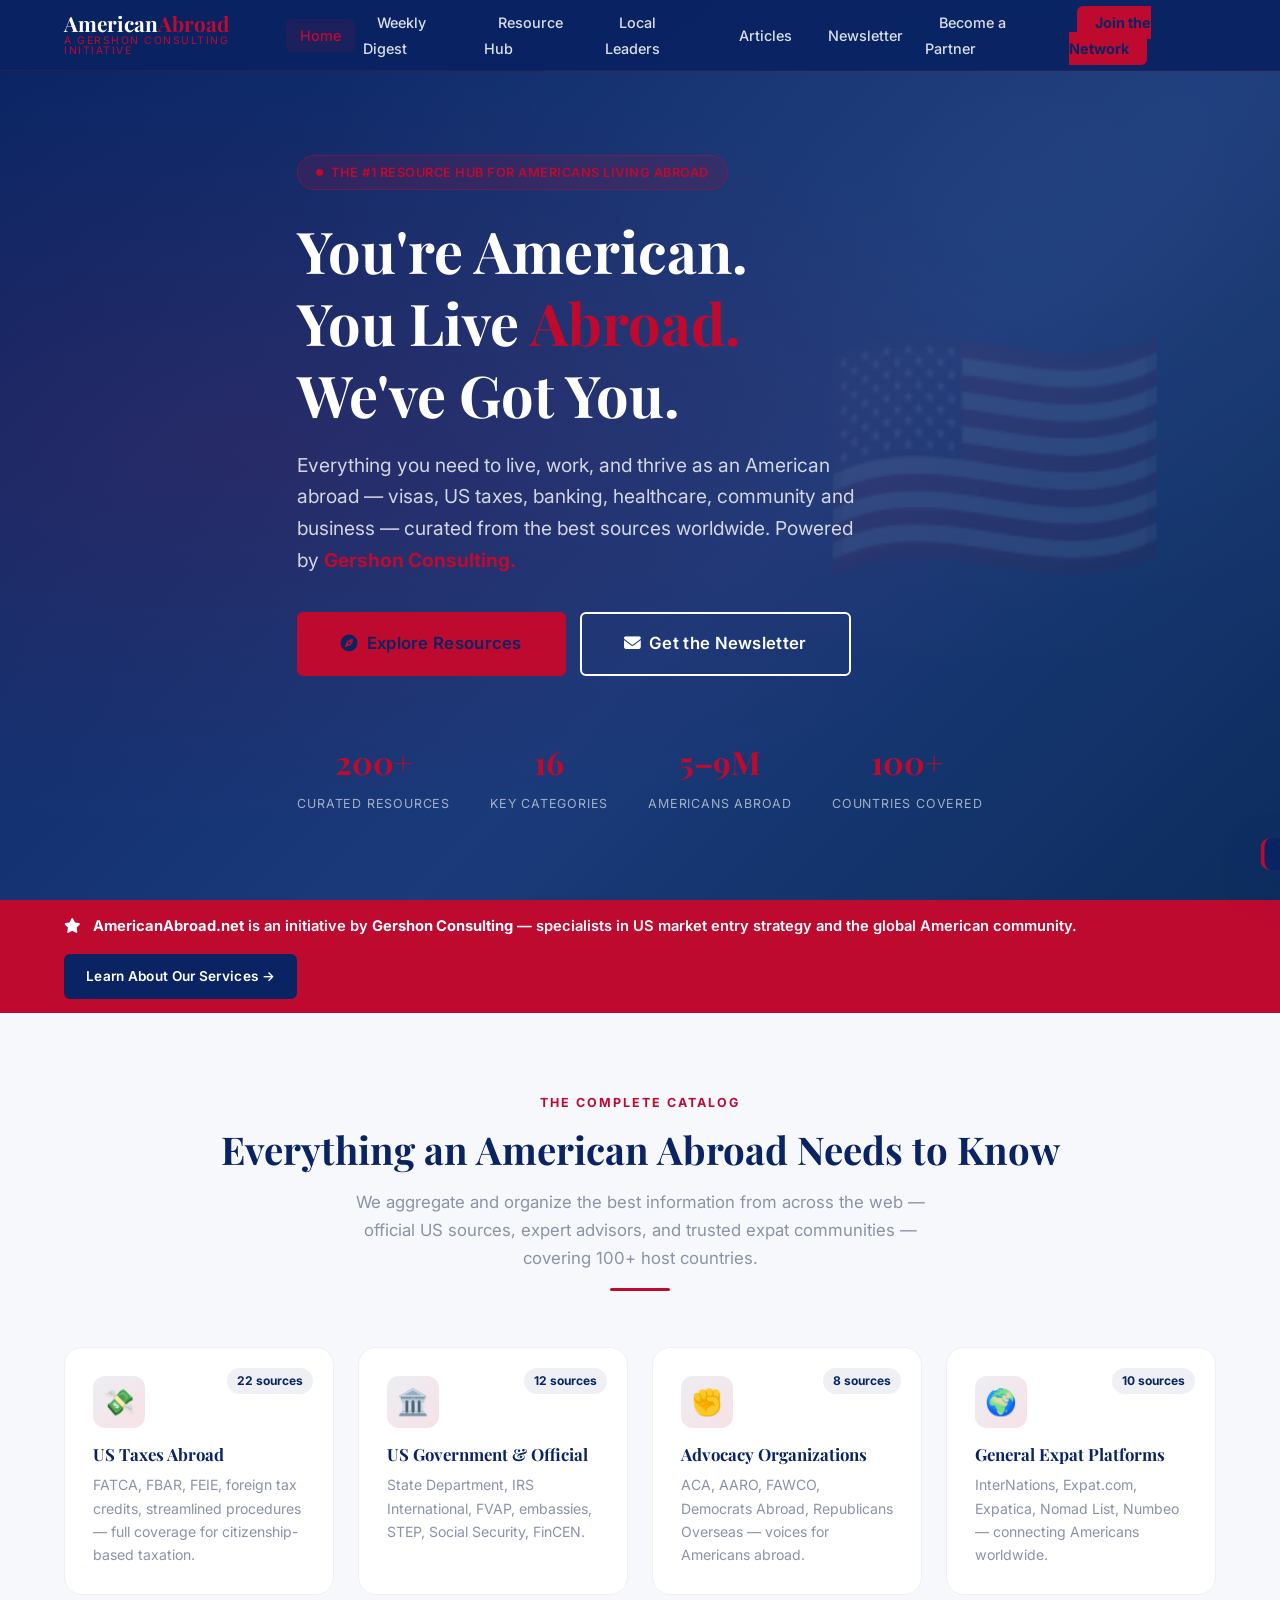
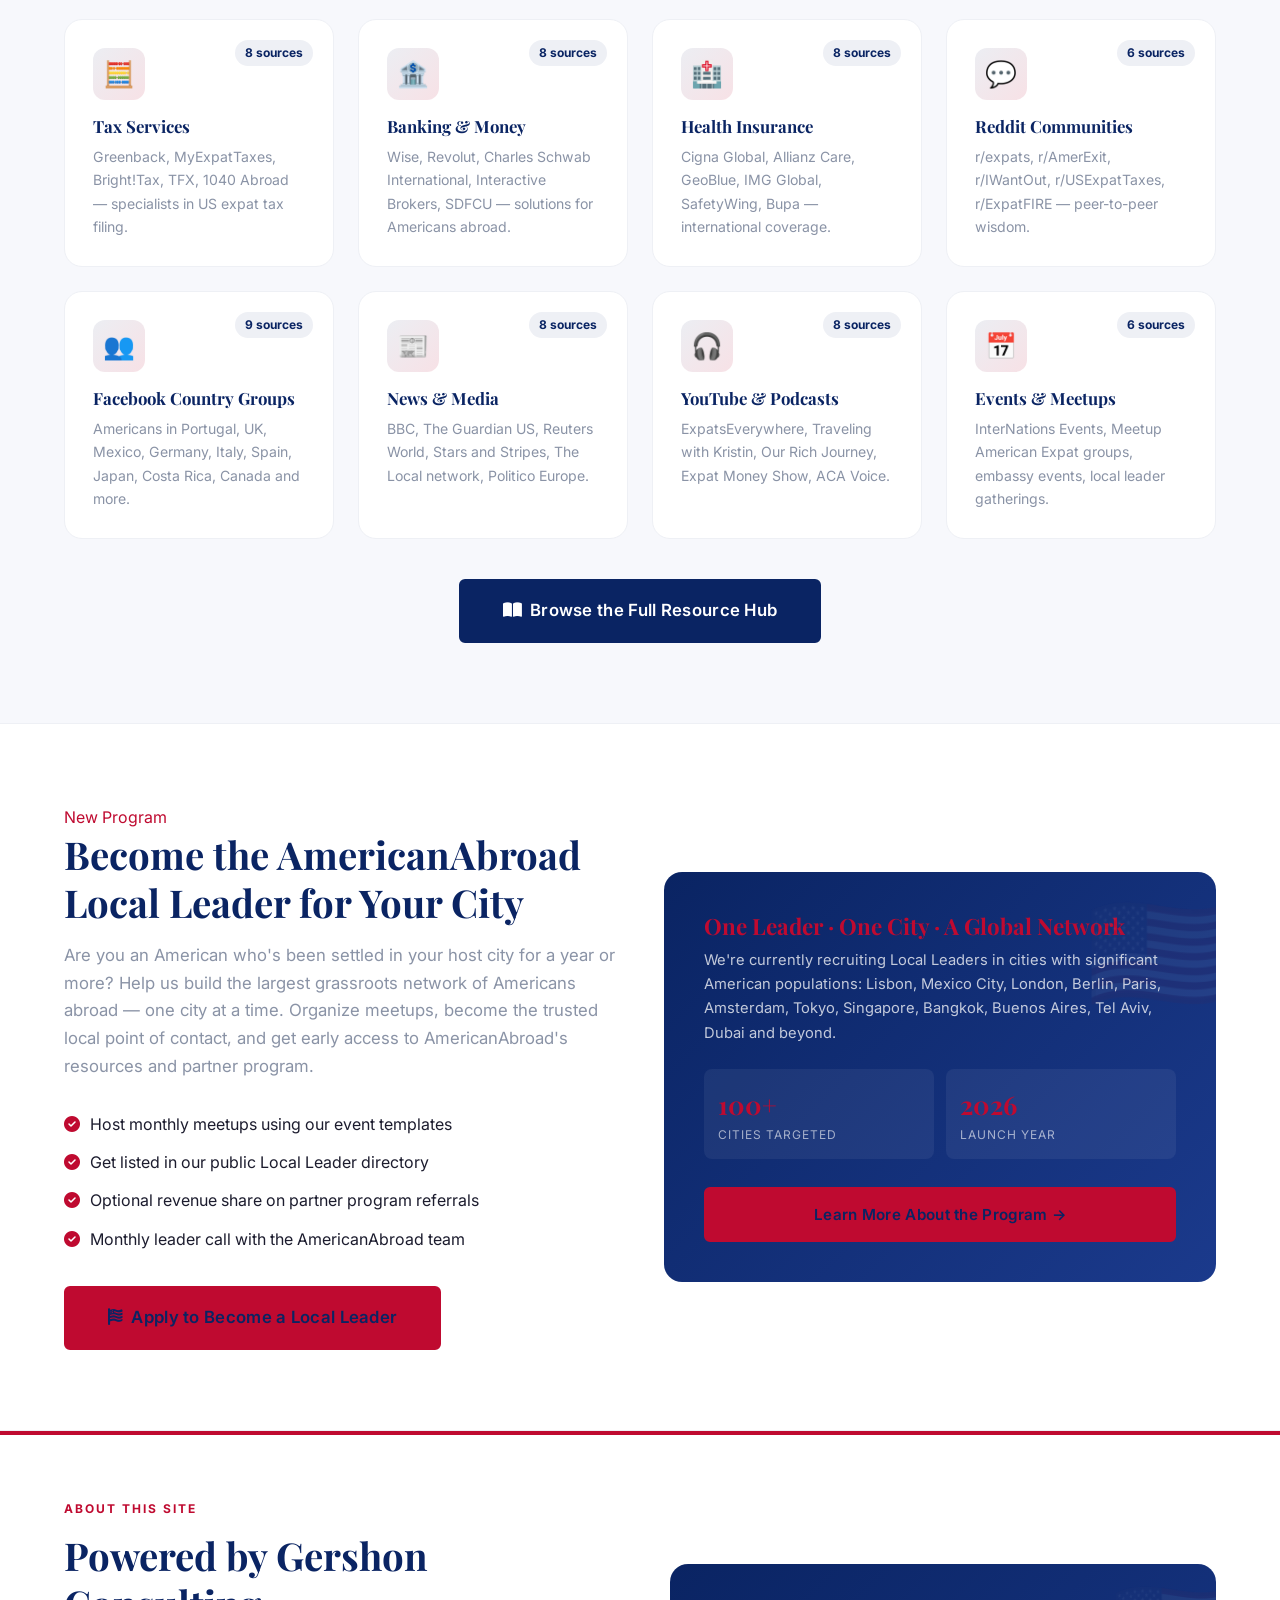
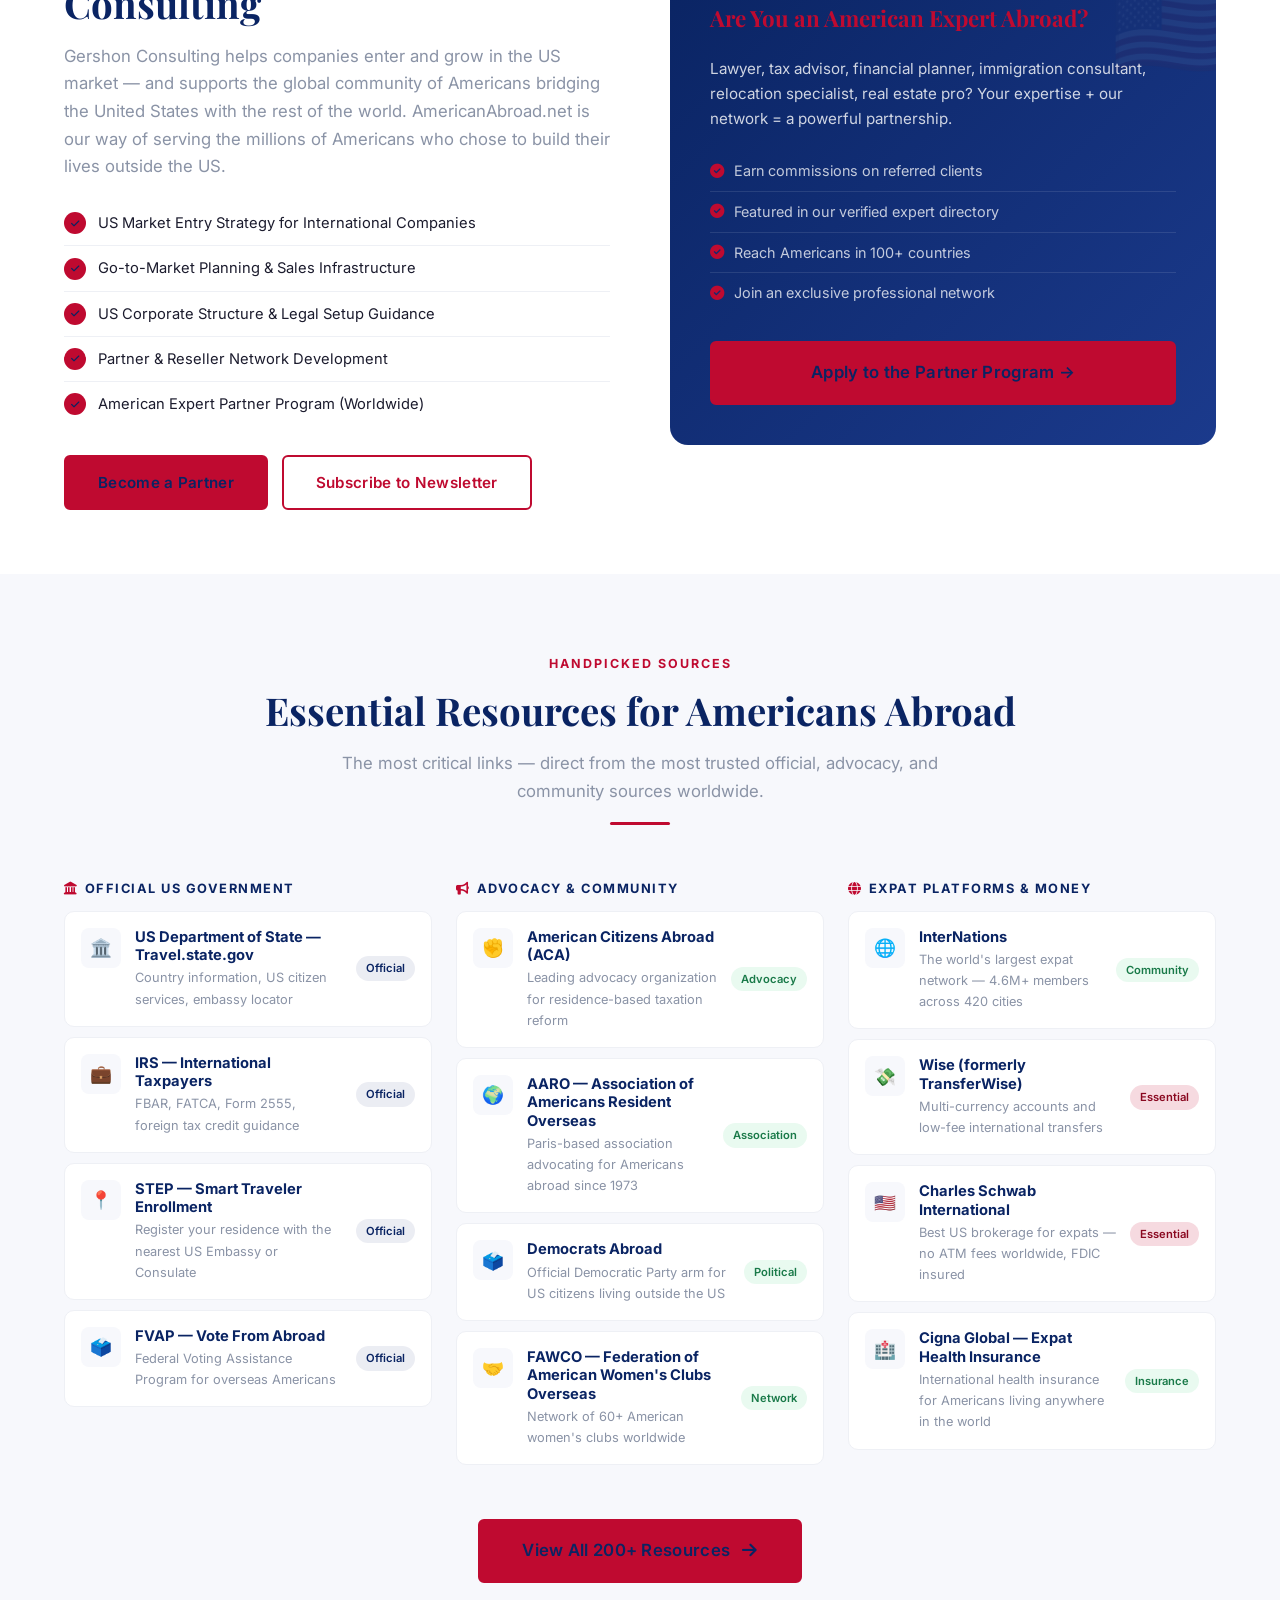
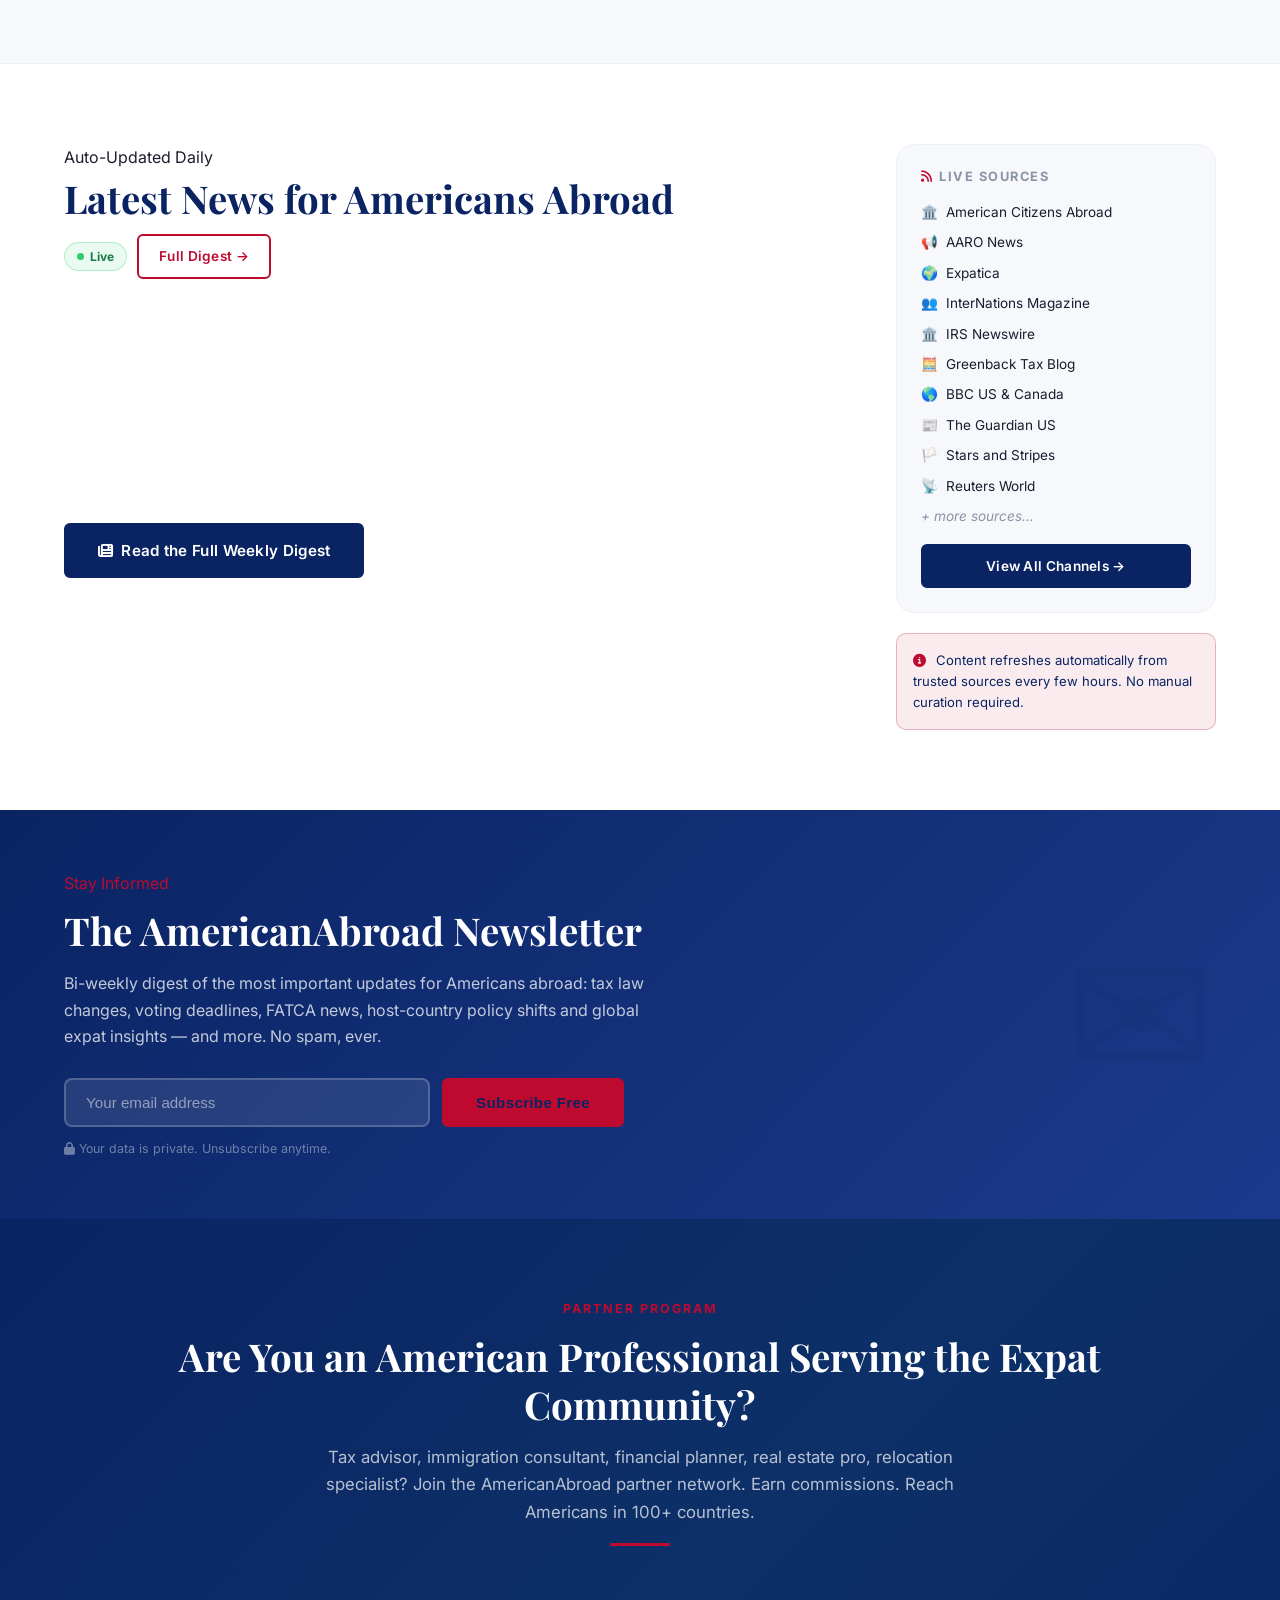
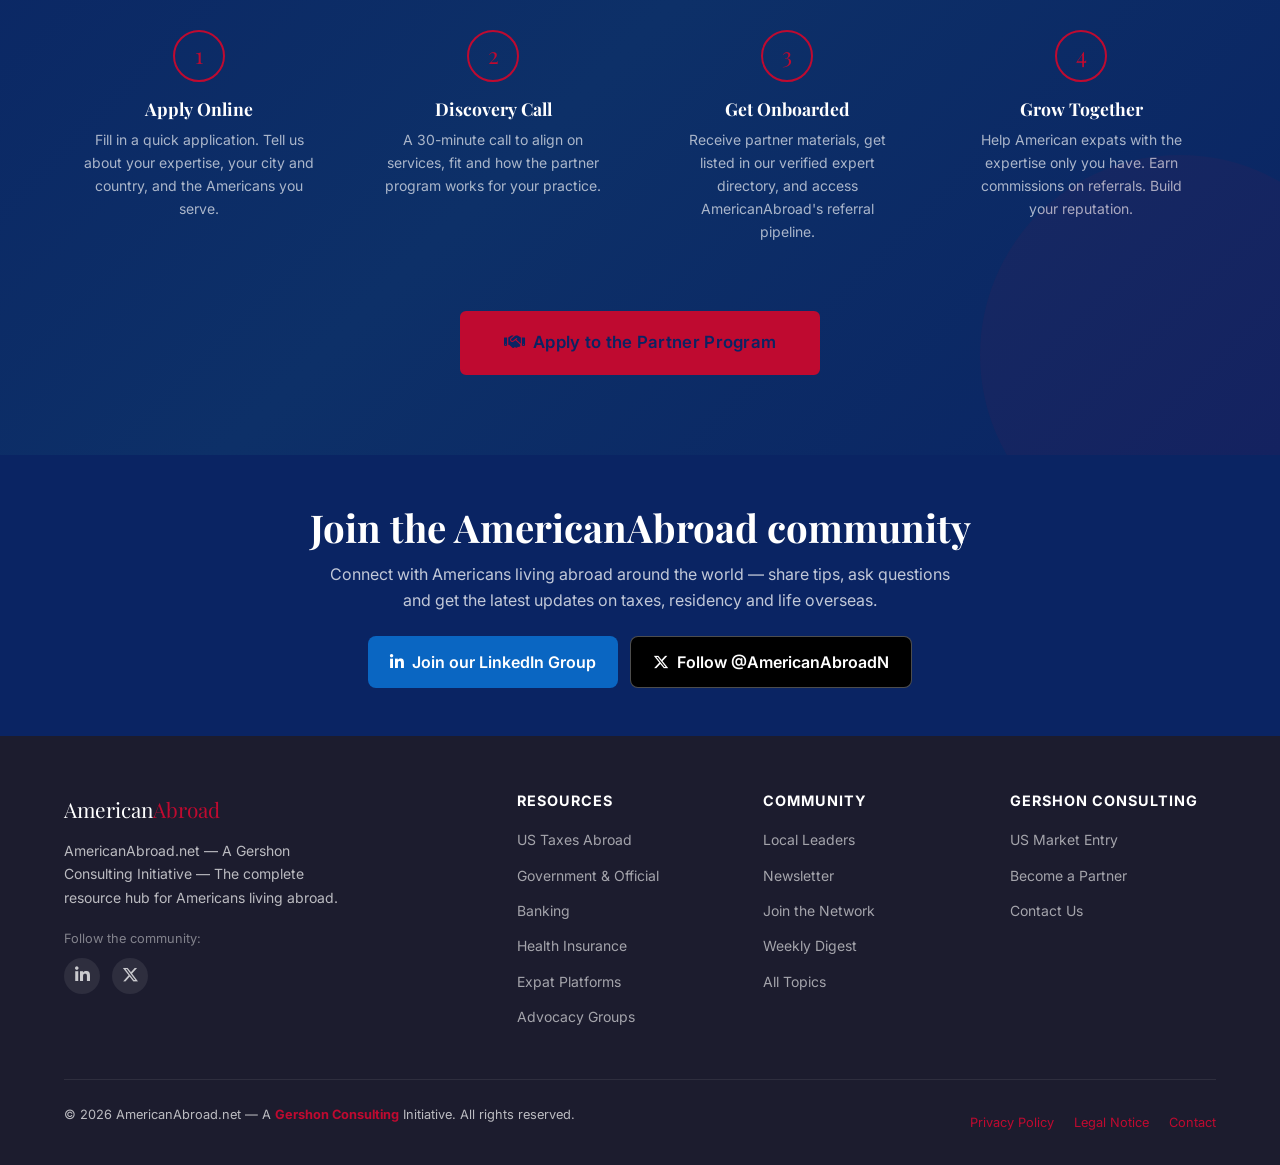
==== commit c1fcde31: "Add LinkedIn Group and X (@AmericanAbroadN) links site-wide - Footer social links on every page (rep" ====
--- a/index.html
+++ b/index.html
@@ -7,8 +7,9 @@
   <meta name="description" content="The definitive resource hub for Americans living abroad. From visas to taxes, banking to community — curated from the best sources worldwide.">
   <link rel="preconnect" href="https://fonts.googleapis.com">
   <link href="https://fonts.googleapis.com/css2?family=Playfair+Display:wght@400;700&family=Inter:wght@300;400;500;600;700&display=swap" rel="stylesheet">
-  <link rel="stylesheet" href="https://cdn.jsdelivr.net/npm/@fortawesome/fontawesome-free@6.4.0/css/all.min.css">
+  <link rel="stylesheet" href="https://cdn.jsdelivr.net/npm/@fortawesome/fontawesome-free@6.5.2/css/all.min.css">
   <link rel="stylesheet" href="css/style.css">
+<script type="application/ld+json">{"@context":"https://schema.org","@type":"Organization","name":"AmericanAbroad.net","url":"https://americanabroad.net","sameAs":["https://www.linkedin.com/groups/42835334/","https://x.com/AmericanAbroadN"]}</script>
 </head>
 <body>
 
@@ -585,12 +586,30 @@
 </section>
 
 <!-- ===== FOOTER ===== -->
+<section class="community-band">
+  <div class="container">
+    <h2>Join the AmericanAbroad community</h2>
+    <p>Connect with Americans living abroad around the world — share tips, ask questions and get the latest updates on taxes, residency and life overseas.</p>
+    <div class="cb-btns">
+      <a class="cb-li" href="https://www.linkedin.com/groups/42835334/" target="_blank" rel="noopener"><i class="fab fa-linkedin-in"></i> Join our LinkedIn Group</a>
+      <a class="cb-x" href="https://x.com/AmericanAbroadN" target="_blank" rel="noopener"><i class="fab fa-x-twitter"></i> Follow @AmericanAbroadN</a>
+    </div>
+  </div>
+</section>
+
 <footer class="footer">
   <div class="container">
     <div class="footer-grid">
       <div class="footer-brand">
         <div class="logo-main">American<span>Abroad</span></div>
         <p>AmericanAbroad.net — A Gershon Consulting Initiative — The complete resource hub for Americans living abroad.</p>
+        <div class="footer-social">
+          <p>Follow the community:</p>
+          <div class="fs-links">
+            <a href="https://www.linkedin.com/groups/42835334/" target="_blank" rel="noopener" aria-label="AmericanAbroad LinkedIn Group" title="Join our LinkedIn Group"><i class="fab fa-linkedin-in"></i></a>
+            <a href="https://x.com/AmericanAbroadN" target="_blank" rel="noopener" aria-label="AmericanAbroad on X" title="Follow us on X"><i class="fab fa-x-twitter"></i></a>
+          </div>
+        </div>
       </div>
       <div>
         <h4>Resources</h4>
@@ -620,14 +639,6 @@
           <li><a href="partners.html">Become a Partner</a></li>
           <li><a href="partners.html#contact">Contact Us</a></li>
         </ul>
-        <div style="margin-top:20px;">
-          <p style="font-size:0.8rem; color:rgba(255,255,255,0.4);">Follow the community:</p>
-          <div style="display:flex; gap:10px; margin-top:8px;">
-            <a href="#" style="color:rgba(255,255,255,0.5); font-size:1.2rem;"><i class="fab fa-linkedin"></i></a>
-            <a href="#" style="color:rgba(255,255,255,0.5); font-size:1.2rem;"><i class="fab fa-twitter"></i></a>
-            <a href="#" style="color:rgba(255,255,255,0.5); font-size:1.2rem;"><i class="fab fa-facebook"></i></a>
-          </div>
-        </div>
       </div>
     </div>
     <div class="footer-bottom">
--- a/css/style.css
+++ b/css/style.css
@@ -895,3 +895,18 @@
   .newsletter-form { flex-direction: column; }
   .partner-steps { grid-template-columns: 1fr; }
 }
+
+/* Community social links (LinkedIn Group + X) */
+.footer-social { margin-top: 18px; }
+.footer-social p { font-size: 0.8rem; color: rgba(255,255,255,0.45); margin: 0 0 8px; }
+.footer-social .fs-links { display: flex; gap: 12px; }
+.footer-social a { display: inline-flex; align-items: center; justify-content: center; width: 36px; height: 36px; border-radius: 50%; background: rgba(255,255,255,0.08); color: rgba(255,255,255,0.75); font-size: 1.05rem; transition: background .2s, color .2s; }
+.footer-social a:hover { background: var(--red); color: var(--white); }
+.community-band { background: var(--navy); color: var(--white); padding: 48px 0; text-align: center; }
+.community-band h2 { color: var(--white); font-family: var(--font-serif); margin: 0 0 10px; }
+.community-band p { color: rgba(255,255,255,0.75); max-width: 620px; margin: 0 auto 22px; }
+.community-band .cb-btns { display: flex; gap: 12px; justify-content: center; flex-wrap: wrap; }
+.community-band .cb-btns a { display: inline-flex; align-items: center; gap: 8px; padding: 12px 22px; border-radius: 8px; font-weight: 600; text-decoration: none; }
+.community-band .cb-li { background: #0A66C2; color: #fff; }
+.community-band .cb-x { background: #000; color: #fff; border: 1px solid rgba(255,255,255,0.3); }
+.community-band .cb-btns a:hover { opacity: .9; }
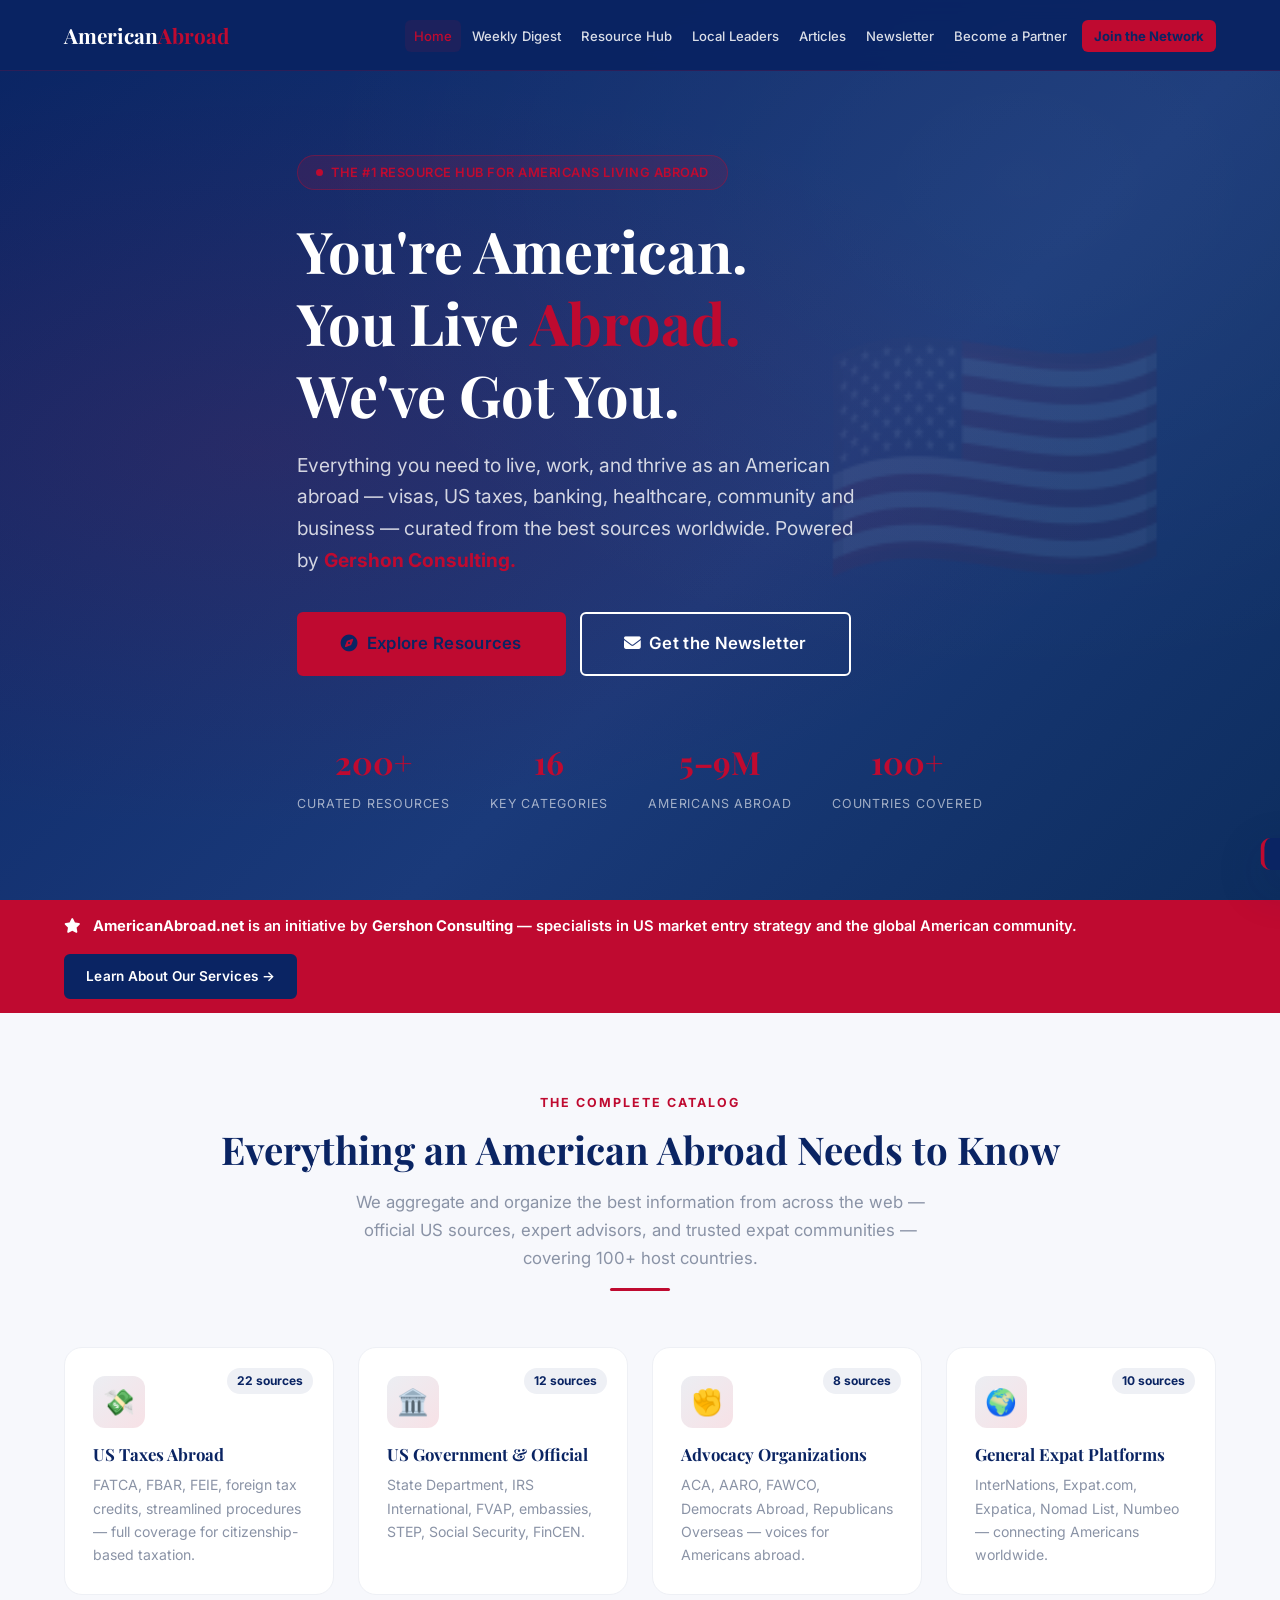
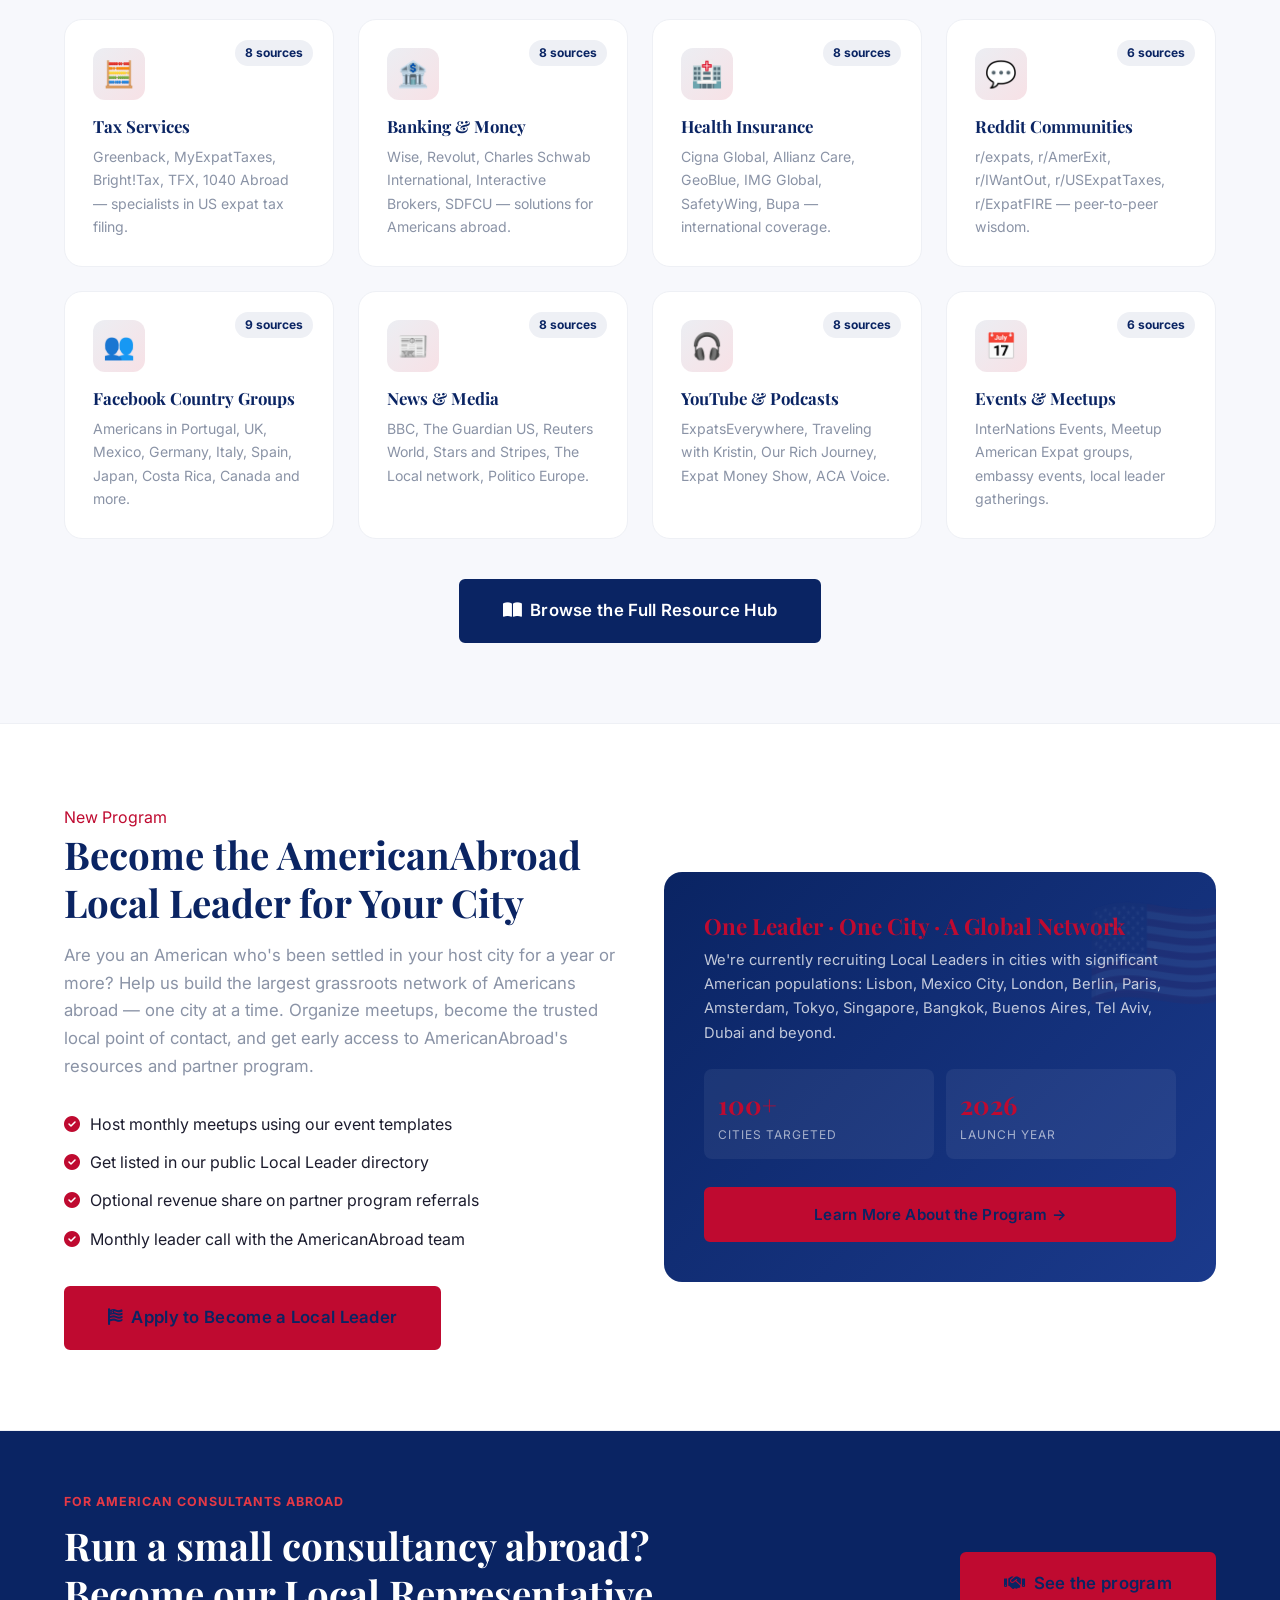
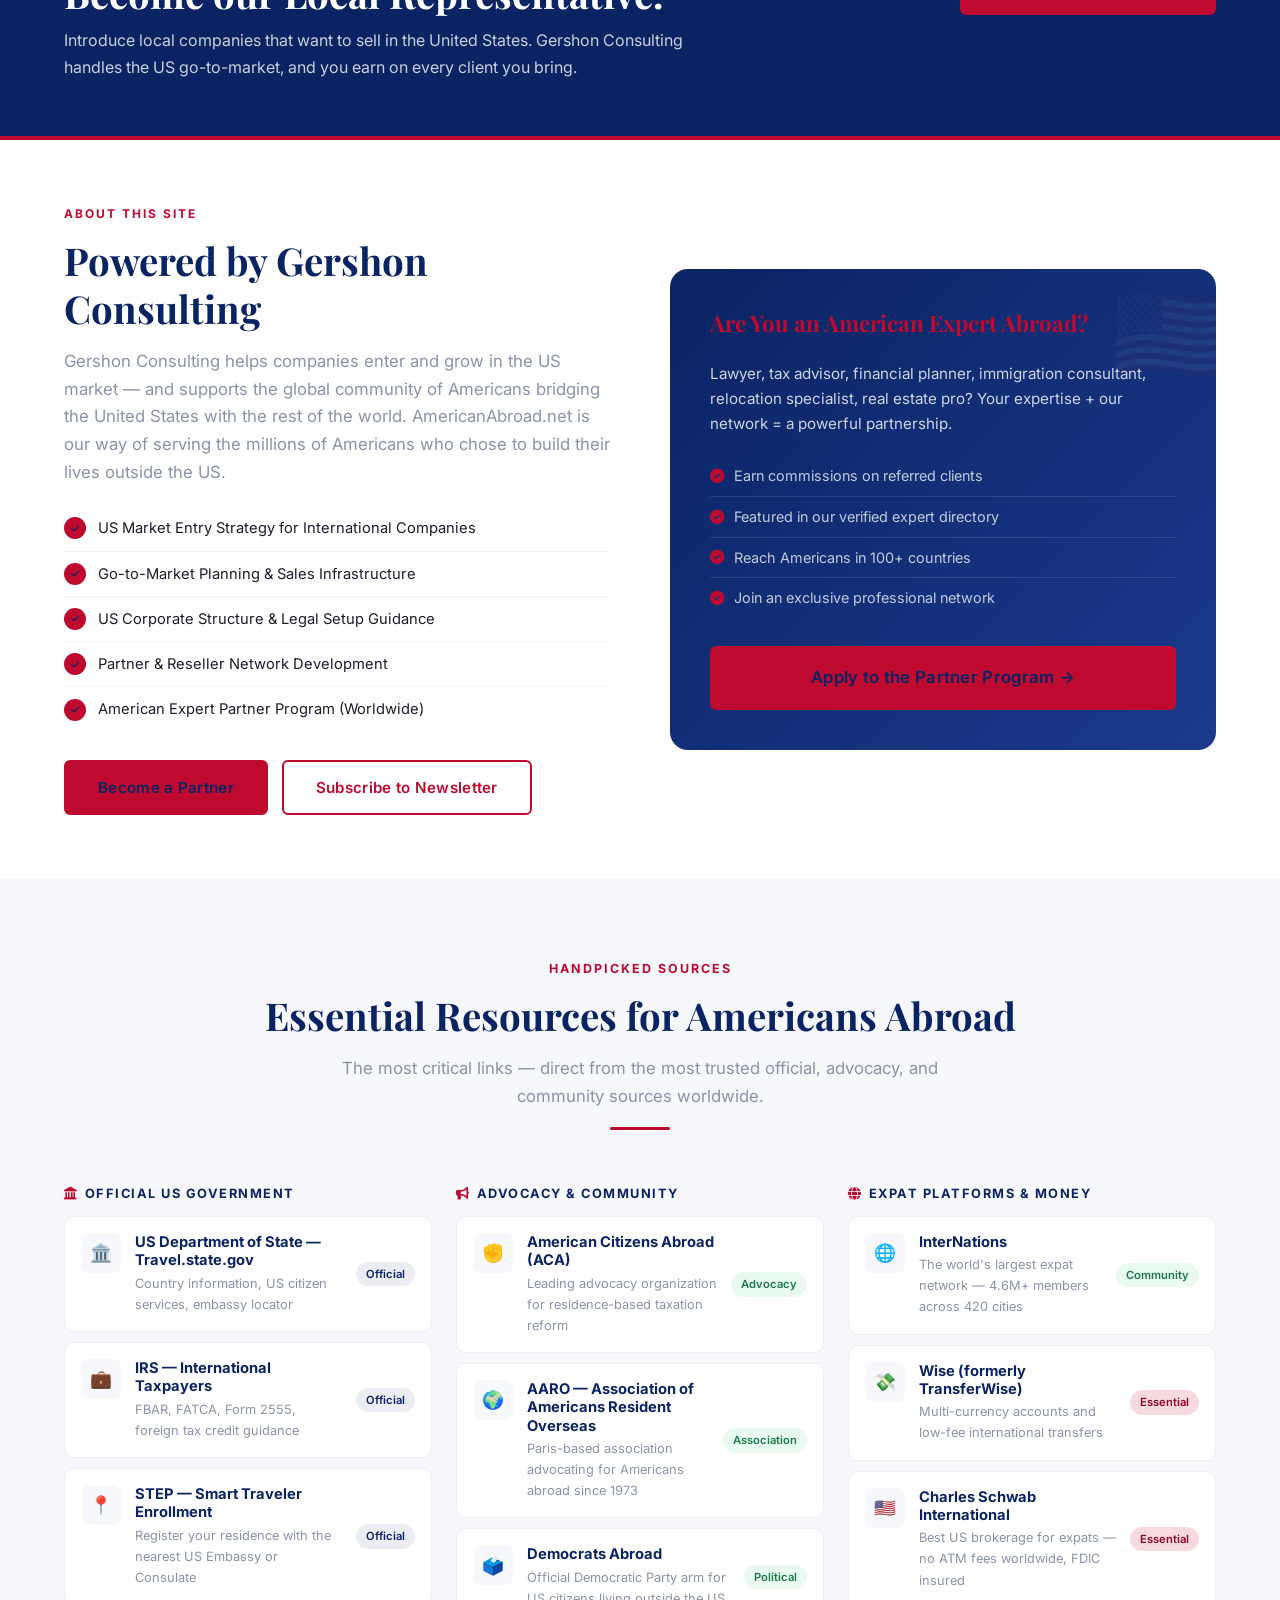
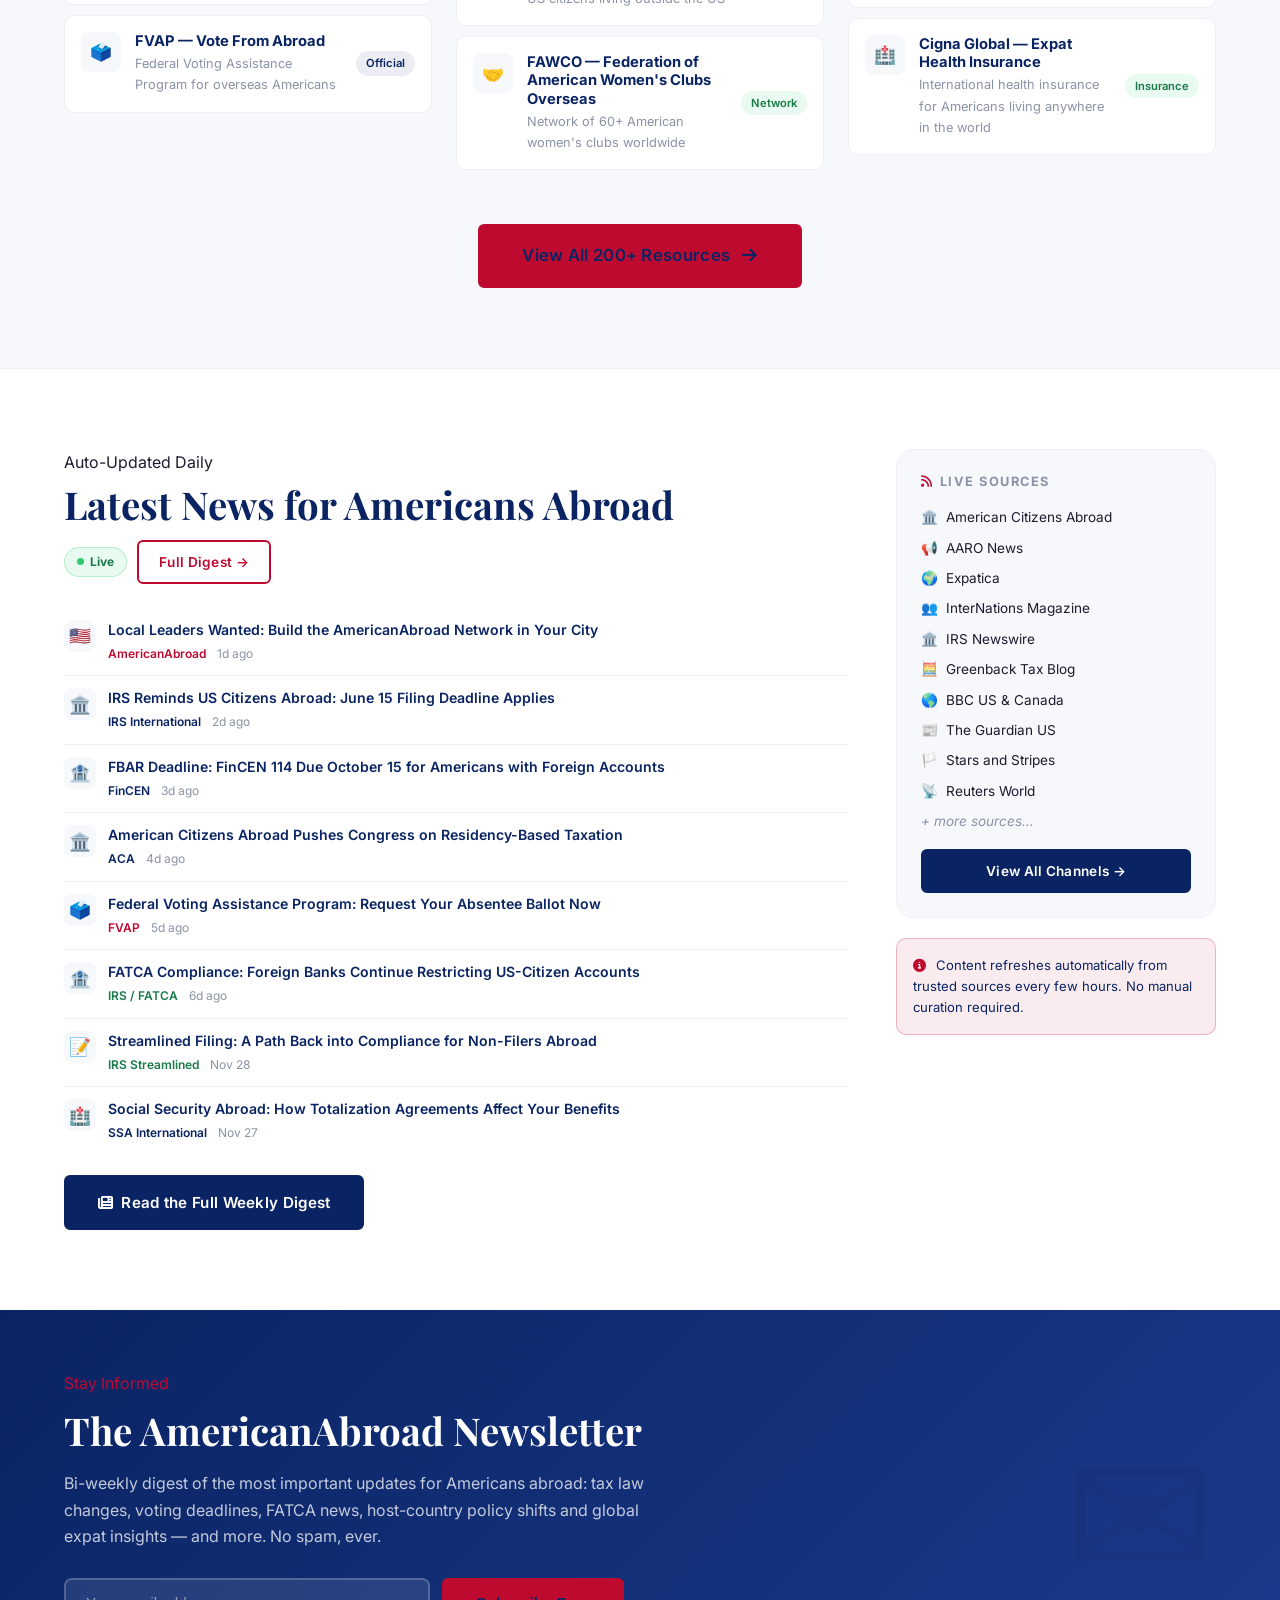
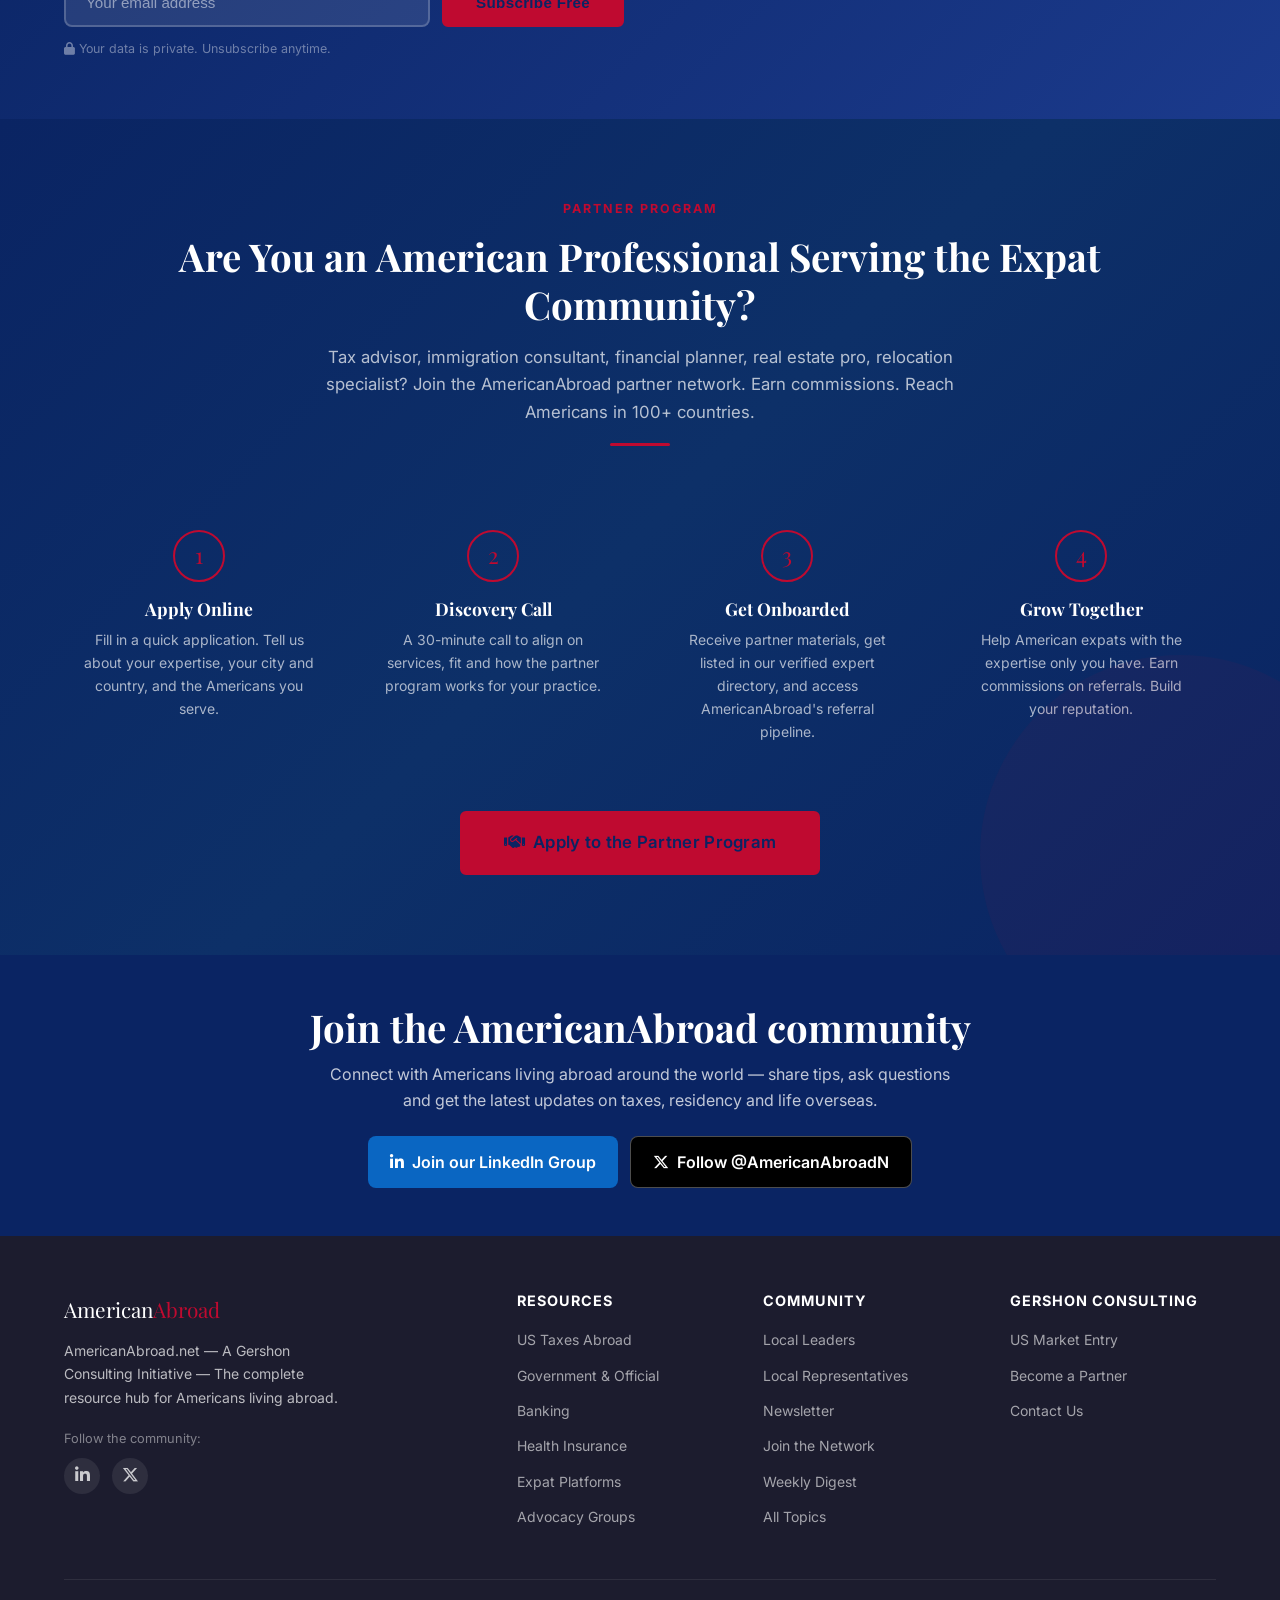
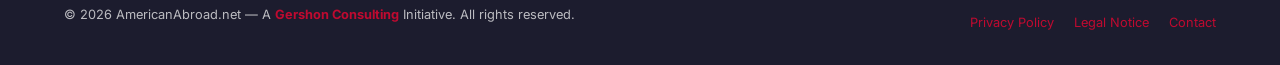
==== commit e2cc31d4: "Homepage: SEO tags, Local Representatives band and footer link Co-Authored-By: Claude Opus 5.5 <nore" ====
--- a/index.html
+++ b/index.html
@@ -5,10 +5,28 @@
   <meta name="viewport" content="width=device-width, initial-scale=1.0">
   <title>AmericanAbroad.net — Your Complete Guide to Life Abroad as an American | Gershon Consulting</title>
   <meta name="description" content="The definitive resource hub for Americans living abroad. From visas to taxes, banking to community — curated from the best sources worldwide.">
+  <!-- SEO -->
+  <link rel="canonical" href="https://americanabroad.net/">
+  <meta name="robots" content="index,follow,max-image-preview:large">
+  <meta name="theme-color" content="#0A2463">
+  <link rel="icon" href="img/favicon.svg" type="image/svg+xml">
+  <meta property="og:site_name" content="AmericanAbroad.net">
+  <meta property="og:type" content="website">
+  <meta property="og:url" content="https://americanabroad.net/">
+  <meta property="og:title" content="AmericanAbroad.net — Your Complete Guide to Life Abroad as an American | Gershon Consulting">
+  <meta property="og:description" content="The definitive resource hub for Americans living abroad. From visas to taxes, banking to community — curated from the best sources worldwide.">
+  <meta property="og:locale" content="en_US">
+  <meta name="twitter:card" content="summary">
+  <meta name="twitter:site" content="@AmericanAbroadN">
+  <meta name="twitter:title" content="AmericanAbroad.net — Your Complete Guide to Life Abroad as an American | Gershon Consulting">
+  <meta name="twitter:description" content="The definitive resource hub for Americans living abroad. From visas to taxes, banking to community — curated from the best sources worldwide.">
+  <script type="application/ld+json">{"@context": "https://schema.org", "@type": "WebSite", "name": "AmericanAbroad.net", "url": "https://americanabroad.net/", "description": "The definitive resource hub for Americans living abroad. From visas to taxes, banking to community — curated from the best sources worldwide.", "publisher": {"@type": "Organization", "name": "Gershon Consulting", "url": "https://www.gershonconsulting.com"}}</script>
+  <!-- /SEO -->
   <link rel="preconnect" href="https://fonts.googleapis.com">
   <link href="https://fonts.googleapis.com/css2?family=Playfair+Display:wght@400;700&family=Inter:wght@300;400;500;600;700&display=swap" rel="stylesheet">
   <link rel="stylesheet" href="https://cdn.jsdelivr.net/npm/@fortawesome/fontawesome-free@6.5.2/css/all.min.css">
   <link rel="stylesheet" href="css/style.css">
+  <link rel="stylesheet" href="css/fixes.css">
 <script type="application/ld+json">{"@context":"https://schema.org","@type":"Organization","name":"AmericanAbroad.net","url":"https://americanabroad.net","sameAs":["https://www.linkedin.com/groups/42835334/","https://x.com/AmericanAbroadN"]}</script>
 </head>
 <body>
@@ -251,6 +269,18 @@
   </div>
 </section>
 
+<!-- ===== LOCAL REPRESENTATIVES BAND ===== -->
+<section class="section" style="background:var(--navy);color:#fff;padding:56px 0;">
+  <div class="container" style="display:flex;gap:28px;align-items:center;justify-content:space-between;flex-wrap:wrap;">
+    <div style="max-width:640px;">
+      <span style="text-transform:uppercase;letter-spacing:1px;font-size:0.78rem;color:var(--red-light);font-weight:700;">For American consultants abroad</span>
+      <h2 style="color:#fff;margin:8px 0 10px;">Run a small consultancy abroad? Become our Local Representative.</h2>
+      <p style="color:rgba(255,255,255,0.78);margin:0;">Introduce local companies that want to sell in the United States. Gershon Consulting handles the US go-to-market, and you earn on every client you bring.</p>
+    </div>
+    <a href="representatives.html" class="btn btn-primary btn-lg"><i class="fas fa-handshake" style="margin-right:8px"></i>See the program</a>
+  </div>
+</section>
+
 <!-- ===== ABOUT GERSHON ===== -->
 <section class="gershon-band">
   <div class="container">
@@ -626,6 +656,7 @@
         <h4>Community</h4>
         <ul>
           <li><a href="leaders.html">Local Leaders</a></li>
+          <li><a href="representatives.html">Local Representatives</a></li>
           <li><a href="newsletter.html">Newsletter</a></li>
           <li><a href="register.html">Join the Network</a></li>
           <li><a href="news.html">Weekly Digest</a></li>
--- a/css/style.css
+++ b/css/style.css
@@ -910,3 +910,15 @@
 .community-band .cb-li { background: #0A66C2; color: #fff; }
 .community-band .cb-x { background: #000; color: #fff; border: 1px solid rgba(255,255,255,0.3); }
 .community-band .cb-btns a:hover { opacity: .9; }
+
+/* ---- MOBILE OVERFLOW FIX (nightly 2026-10-27) ----
+   Inline-styled grids on the homepage (leaders band, news widget) kept fixed
+   columns at phone width and pushed the page to 553px. Stack them and let
+   grid children shrink. */
+[style*="grid-template-columns"] > * { min-width: 0; max-width: 100%; box-sizing: border-box; overflow-wrap: anywhere; }
+@media (max-width: 768px) {
+  [style*="grid-template-columns:1fr 320px"],
+  [style*="grid-template-columns: 1fr 320px"],
+  [style*="grid-template-columns: 1fr 1fr; gap:48px"] { grid-template-columns: minmax(0, 1fr) !important; gap: 32px !important; }
+  [style*="minmax(340px"] { grid-template-columns: minmax(0, 1fr) !important; }
+}
--- a/css/fixes.css
+++ b/css/fixes.css
@@ -0,0 +1,11 @@
+/* Nav: keep labels on one line on laptop widths (added 2026-10) */
+.nav-links a { white-space: nowrap; }
+@media (min-width: 769px) and (max-width: 1320px) {
+  .nav-links { gap: 2px; }
+  .nav-links a { font-size: 0.82rem; padding: 8px 9px; }
+  .nav-links .nav-cta { padding: 8px 12px; margin-left: 4px; }
+  .nav-logo .logo-sub { display: none; }
+}
+@media (min-width: 769px) and (max-width: 1060px) {
+  .nav-links a { font-size: 0.76rem; padding: 6px 6px; }
+}
